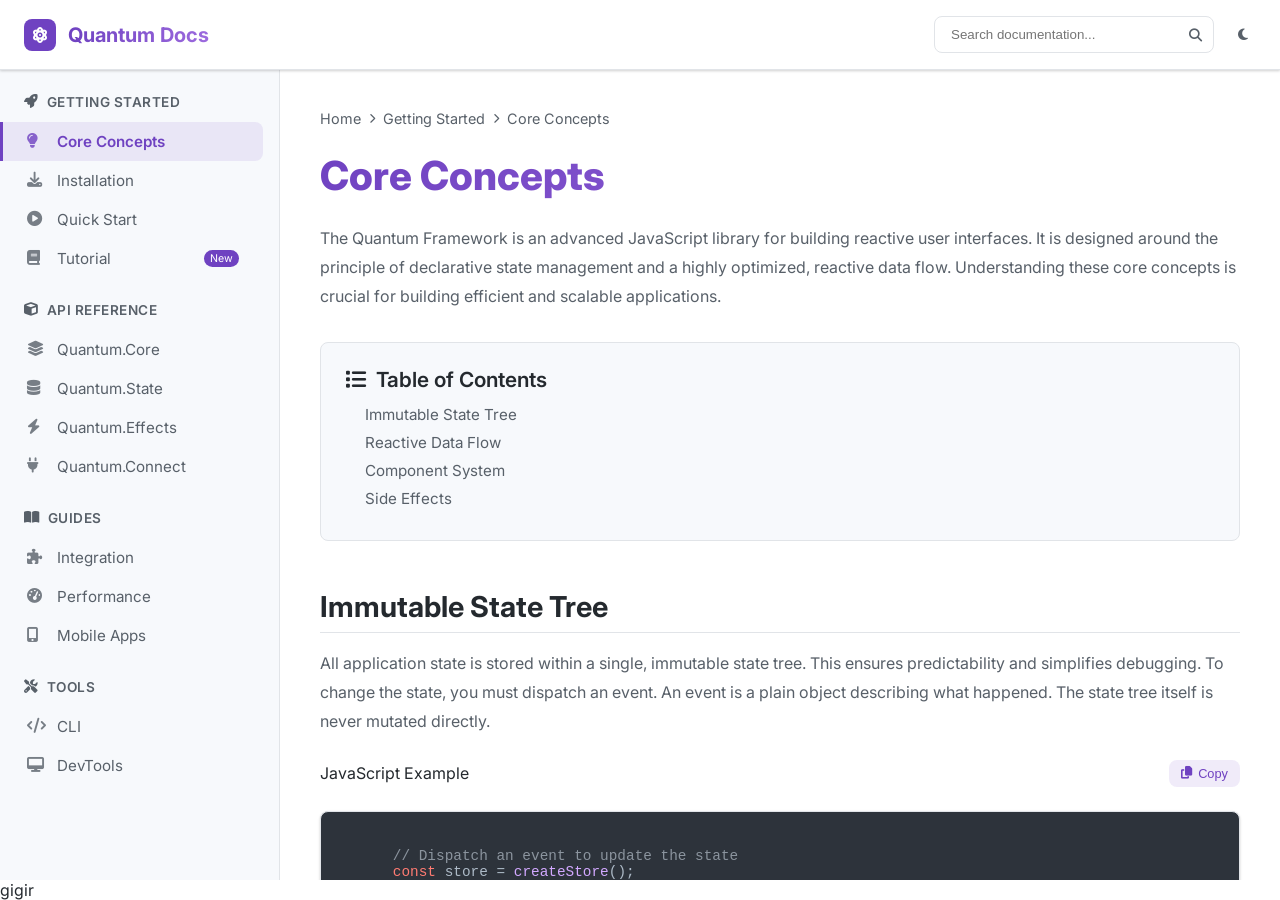
==== index.html @ 30dfcf11 "Merge pull request #2 from StanleyDev11/monspace Monspace" ====
<!DOCTYPE html>
<html lang="en">
<head>
  <meta charset="UTF-8">
  <meta name="viewport" content="width=device-width, initial-scale=1.0">
  <title>Quantum Framework - Documentation</title>
  <link rel="stylesheet" href="https://cdnjs.cloudflare.com/ajax/libs/font-awesome/6.4.0/css/all.min.css">
  <style>
    @import url('https://fonts.googleapis.com/css2?family=Inter:wght@300;400;500;600;700&display=swap');

    :root {
      --bg-color: #ffffff;
      --sidebar-bg: #f7f9fc;
      --border-color: #e1e4e8;
      --text-color: #24292e;
      --text-secondary: #586069;
      --primary-color: #6f42c1;
      --primary-light: rgba(111, 66, 193, 0.1);
      --primary-dark: #5a32a3;
      --code-bg: #2d333b;
      --code-text: #adbac7;
      --success-color: #28a745;
      --error-color: #d73a49;
      --warning-color: #ffd33d;
      --shadow-sm: 0 1px 3px rgba(0,0,0,0.12), 0 1px 2px rgba(0,0,0,0.08);
      --shadow-md: 0 4px 6px rgba(0,0,0,0.12), 0 1px 3px rgba(0,0,0,0.08);
      --shadow-lg: 0 10px 25px rgba(0,0,0,0.1), 0 5px 10px rgba(0,0,0,0.05);
      --transition: all 0.3s ease;
      --sidebar-width: 280px;
      --header-height: 70px;
      --radius: 8px;
    }

    [data-theme="dark"] {
      --bg-color: #0d1117;
      --sidebar-bg: #161b22;
      --border-color: #30363d;
      --text-color: #f0f6fc;
      --text-secondary: #8b949e;
      --primary-color: #8a63d2;
      --primary-light: rgba(138, 99, 210, 0.15);
      --code-bg: #161b22;
      --code-text: #f0f6fc;
    }

    * {
      box-sizing: border-box;
      margin: 0;
      padding: 0;
    }

    body {
      margin: 0;
      font-family: 'Inter', -apple-system, BlinkMacSystemFont, "Segoe UI", Roboto, sans-serif;
      display: grid;
      grid-template-columns: var(--sidebar-width) 1fr;
      grid-template-rows: var(--header-height) 1fr;
      grid-template-areas:
        "header header"
        "sidebar main";
      height: 100vh;
      background-color: var(--bg-color);
      color: var(--text-color);
      transition: var(--transition);
    }

    /* Header Styles */
    header {
      grid-area: header;
      display: flex;
      align-items: center;
      justify-content: space-between;
      padding: 0 24px;
      border-bottom: 1px solid var(--border-color);
      background-color: var(--bg-color);
      position: sticky;
      top: 0;
      z-index: 100;
      box-shadow: var(--shadow-sm);
    }
    
    .logo {
      display: flex;
      align-items: center;
      gap: 12px;
    }
    
    .logo-icon {
      width: 32px;
      height: 32px;
      display: flex;
      align-items: center;
      justify-content: center;
      background: var(--primary-color);
      border-radius: 8px;
      color: white;
    }
    
    .logo h1 {
      font-size: 1.25em;
      font-weight: 700;
      background: linear-gradient(90deg, var(--primary-color), #9c6ade);
      -webkit-background-clip: text;
      -webkit-text-fill-color: transparent;
    }

    .header-actions {
      display: flex;
      align-items: center;
      gap: 16px;
    }

    #search-form {
      display: flex;
      position: relative;
    }
    
    #search-input {
      padding: 10px 16px;
      padding-right: 40px;
      border: 1px solid var(--border-color);
      border-radius: var(--radius);
      outline: none;
      transition: var(--transition);
      width: 280px;
      background-color: var(--bg-color);
      color: var(--text-color);
    }
    
    #search-input:focus {
      border-color: var(--primary-color);
      box-shadow: 0 0 0 3px rgba(111, 66, 193, 0.2);
    }
    
    #search-button {
      position: absolute;
      right: 8px;
      top: 50%;
      transform: translateY(-50%);
      background: none;
      border: none;
      color: var(--text-secondary);
      cursor: pointer;
      padding: 4px;
    }

    .theme-toggle {
      background: none;
      border: none;
      color: var(--text-secondary);
      cursor: pointer;
      padding: 8px;
      border-radius: 50%;
      display: flex;
      align-items: center;
      justify-content: center;
      transition: var(--transition);
    }
    
    .theme-toggle:hover {
      background-color: var(--primary-light);
      color: var(--primary-color);
    }

    .user-menu {
      display: flex;
      align-items: center;
      gap: 8px;
      padding: 6px 12px;
      border-radius: var(--radius);
      cursor: pointer;
      transition: var(--transition);
    }
    
    .user-menu:hover {
      background-color: var(--primary-light);
    }
    
    .user-avatar {
      width: 32px;
      height: 32px;
      border-radius: 50%;
      background: linear-gradient(45deg, var(--primary-color), #9c6ade);
      display: flex;
      align-items: center;
      justify-content: center;
      color: white;
      font-weight: 600;
    }

    /* Sidebar Styles */
    #sidebar {
      grid-area: sidebar;
      padding: 24px 0;
      border-right: 1px solid var(--border-color);
      background-color: var(--sidebar-bg);
      overflow-y: auto;
      transition: var(--transition);
    }
    
    .sidebar-section {
      margin-bottom: 24px;
    }
    
    #sidebar h2 {
      font-size: 0.85em;
      font-weight: 600;
      text-transform: uppercase;
      letter-spacing: 0.5px;
      margin: 0 24px 12px;
      color: var(--text-secondary);
      display: flex;
      align-items: center;
      gap: 8px;
    }
    
    #sidebar ul {
      list-style: none;
      padding: 0;
      margin: 0;
    }
    
    #sidebar li a {
      display: flex;
      align-items: center;
      gap: 12px;
      padding: 10px 24px;
      color: var(--text-secondary);
      text-decoration: none;
      font-size: 0.95em;
      border-radius: 0 var(--radius) var(--radius) 0;
      transition: var(--transition);
      margin-right: 16px;
      border-left: 3px solid transparent;
    }
    
    #sidebar li a:hover {
      background-color: var(--primary-light);
      color: var(--primary-color);
    }
    
    #sidebar li a.active {
      background-color: var(--primary-light);
      color: var(--primary-color);
      border-left-color: var(--primary-color);
      font-weight: 600;
    }
    
    .sidebar-icon {
      width: 18px;
      height: 18px;
      opacity: 0.8;
    }
    
    .sidebar-badge {
      margin-left: auto;
      background-color: var(--primary-color);
      color: white;
      font-size: 0.7em;
      padding: 2px 6px;
      border-radius: 10px;
    }

    /* Main Content Styles */
    main {
      grid-area: main;
      padding: 40px;
      overflow-y: auto;
      max-width: 1200px;
      margin: 0 auto;
      width: 100%;
    }
    
    .breadcrumb {
      display: flex;
      align-items: center;
      gap: 8px;
      margin-bottom: 24px;
      font-size: 0.9em;
      color: var(--text-secondary);
    }
    
    .breadcrumb a {
      color: var(--text-secondary);
      text-decoration: none;
      transition: var(--transition);
    }
    
    .breadcrumb a:hover {
      color: var(--primary-color);
    }
    
    .breadcrumb i {
      font-size: 0.7em;
    }
    
    main h1 {
      font-size: 2.5em;
      font-weight: 800;
      margin-bottom: 24px;
      background: linear-gradient(135deg, var(--primary-color), #9c6ade);
      -webkit-background-clip: text;
      -webkit-text-fill-color: transparent;
    }
    
    main h2 {
      font-size: 1.8em;
      font-weight: 700;
      margin-top: 48px;
      margin-bottom: 16px;
      padding-bottom: 8px;
      border-bottom: 1px solid var(--border-color);
    }
    
    main h3 {
      font-size: 1.3em;
      font-weight: 600;
      margin-top: 32px;
      margin-bottom: 12px;
    }
    
    p {
      line-height: 1.8;
      color: var(--text-secondary);
      margin-bottom: 24px;
    }
    
    /* Code Blocks */
    .code-block {
      background-color: var(--code-bg);
      color: var(--code-text);
      padding: 20px;
      border-radius: var(--radius);
      font-family: "SFMono-Regular", Consolas, "Liberation Mono", Menlo, monospace;
      font-size: 0.9em;
      white-space: pre-wrap;
      margin: 24px 0;
      overflow-x: auto;
      box-shadow: var(--shadow-sm);
      border: 1px solid var(--border-color);
    }
    
    .code-block .keyword { color: #ff7b72; }
    .code-block .function { color: #d2a8ff; }
    .code-block .string { color: #a5d6ff; }
    .code-block .comment { color: #8b949e; }
    
    .code-header {
      display: flex;
      justify-content: space-between;
      align-items: center;
      margin-bottom: 12px;
    }
    
    .copy-button {
      background-color: var(--primary-light);
      color: var(--primary-color);
      border: none;
      padding: 6px 12px;
      border-radius: var(--radius);
      font-size: 0.8em;
      cursor: pointer;
      display: flex;
      align-items: center;
      gap: 6px;
      transition: var(--transition);
    }
    
    .copy-button:hover {
      background-color: var(--primary-color);
      color: white;
    }

    /* Cards and Notices */
    .note {
      background-color: var(--primary-light);
      border-left: 4px solid var(--primary-color);
      padding: 20px;
      margin: 24px 0;
      border-radius: 0 var(--radius) var(--radius) 0;
    }
    
    .note-header {
      display: flex;
      align-items: center;
      gap: 8px;
      margin-bottom: 8px;
      font-weight: 600;
      color: var(--primary-color);
    }
    
    .warning {
      background-color: rgba(255, 211, 61, 0.1);
      border-left-color: var(--warning-color);
    }
    
    .warning .note-header {
      color: var(--warning-color);
    }
    
    .note p {
      margin: 0;
      color: var(--text-color);
    }

    .card-grid {
      display: grid;
      grid-template-columns: repeat(auto-fill, minmax(300px, 1fr));
      gap: 24px;
      margin: 32px 0;
    }
    
    .card {
      background-color: var(--bg-color);
      border: 1px solid var(--border-color);
      border-radius: var(--radius);
      padding: 24px;
      transition: var(--transition);
      box-shadow: var(--shadow-sm);
    }
    
    .card:hover {
      box-shadow: var(--shadow-md);
      transform: translateY(-2px);
    }
    
    .card-header {
      display: flex;
      align-items: center;
      gap: 12px;
      margin-bottom: 16px;
    }
    
    .card-icon {
      width: 40px;
      height: 40px;
      background-color: var(--primary-light);
      color: var(--primary-color);
      border-radius: 50%;
      display: flex;
      align-items: center;
      justify-content: center;
    }
    
    .card h3 {
      margin: 0;
      font-size: 1.2em;
    }
    
    .card p {
      margin: 0;
      font-size: 0.95em;
    }

    /* Images and Media */
    .main-image {
      width: 100%;
      max-width: 800px;
      margin: 30px 0;
      border-radius: var(--radius);
      border: 1px solid var(--border-color);
      box-shadow: var(--shadow-md);
    }
    
    .image-caption {
      text-align: center;
      font-style: italic;
      color: var(--text-secondary);
      margin-top: -20px;
      margin-bottom: 30px;
    }

    /* Table of Contents */
    .toc {
      background-color: var(--sidebar-bg);
      border-radius: var(--radius);
      padding: 24px;
      margin: 32px 0;
      border: 1px solid var(--border-color);
    }
    
    .toc h3 {
      margin-top: 0;
      display: flex;
      align-items: center;
      gap: 10px;
    }
    
    .toc ul {
      list-style: none;
      padding-left: 20px;
    }
    
    .toc li {
      margin: 8px 0;
    }
    
    .toc a {
      color: var(--text-secondary);
      text-decoration: none;
      transition: var(--transition);
      font-size: 0.95em;
    }
    
    .toc a:hover {
      color: var(--primary-color);
    }

    /* Feedback Section */
    .feedback {
      margin-top: 48px;
      padding-top: 24px;
      border-top: 1px solid var(--border-color);
    }
    
    .feedback-buttons {
      display: flex;
      gap: 12px;
      margin-top: 16px;
    }
    
    .feedback-button {
      display: flex;
      align-items: center;
      gap: 6px;
      padding: 8px 16px;
      background-color: var(--sidebar-bg);
      border: 1px solid var(--border-color);
      border-radius: var(--radius);
      cursor: pointer;
      transition: var(--transition);
    }
    
    .feedback-button:hover {
      background-color: var(--primary-light);
      color: var(--primary-color);
    }

    /* Mobile Responsiveness */
    @media (max-width: 1024px) {
      body {
        grid-template-columns: 1fr;
        grid-template-areas:
          "header"
          "main";
      }
      
      #sidebar {
        position: fixed;
        left: -100%;
        top: var(--header-height);
        height: calc(100vh - var(--header-height));
        width: var(--sidebar-width);
        z-index: 90;
        transition: left 0.3s ease;
      }
      
      #sidebar.active {
        left: 0;
      }
      
      .menu-toggle {
        display: block;
      }
      
      #search-input {
        width: 200px;
      }
    }
    
    @media (max-width: 768px) {
      main {
        padding: 24px;
      }
      
      header {
        padding: 0 16px;
      }
      
      .logo h1 {
        font-size: 1.1em;
      }
      
      #search-input {
        width: 150px;
      }
    }

    /* Accessibility Improvements */
    a:focus, button:focus {
      outline: 2px solid var(--primary-color);
      outline-offset: 2px;
    }
    
    .skip-to-content {
      position: absolute;
      top: -40px;
      left: 0;
      background: var(--primary-color);
      color: white;
      padding: 8px;
      z-index: 1000;
      text-decoration: none;
    }
    
    .skip-to-content:focus {
      top: 0;
    }
  </style>
</head>
<body>

  <a href="#main-content" class="skip-to-content">Skip to content</a>

  <header>
    <div class="logo">
      <div class="logo-icon">
        <i class="fas fa-atom"></i>
      </div>
      <h1>Quantum Docs</h1>
    </div>
    
    <div class="header-actions">
      <form id="search-form" onsubmit="return false;">
        <input type="text" id="search-input" placeholder="Search documentation...">
        <button type="submit" id="search-button" aria-label="Search">
          <i class="fas fa-search"></i>
        </button>
      </form>
      
      <button class="theme-toggle" id="theme-toggle" aria-label="Toggle dark mode">
        <i class="fas fa-moon"></i>
      </button>
    </div>
  </header>

  <nav id="sidebar">
    <div class="sidebar-section">
      <h2><i class="fas fa-rocket"></i> Getting Started</h2>
      <ul>
        <li><a href="#" class="active"><i class="fas fa-lightbulb sidebar-icon"></i>Core Concepts</a></li>
        <li><a href="error.html"><i class="fas fa-download sidebar-icon"></i>Installation</a></li>
        <li><a href="error.html"><i class="fas fa-play-circle sidebar-icon"></i>Quick Start</a></li>
        <li><a href="error.html"><i class="fas fa-book sidebar-icon"></i>Tutorial <span class="sidebar-badge">New</span></a></li>
      </ul>
    </div>
    
    <div class="sidebar-section">
      <h2><i class="fas fa-cube"></i> API Reference</h2>
      <ul>
        <li><a href="error.html"><i class="fas fa-layer-group sidebar-icon"></i>Quantum.Core</a></li>
        <li><a href="error.html"><i class="fas fa-database sidebar-icon"></i>Quantum.State</a></li>
        <li><a href="error.html"><i class="fas fa-bolt sidebar-icon"></i>Quantum.Effects</a></li>
        <li><a href="error.html"><i class="fas fa-plug sidebar-icon"></i>Quantum.Connect</a></li>
      </ul>
    </div>
    
    <div class="sidebar-section">
      <h2><i class="fas fa-book-open"></i> Guides</h2>
      <ul>
        <li><a href="error.html"><i class="fas fa-puzzle-piece sidebar-icon"></i>Integration</a></li>
        <li><a href="error.html"><i class="fas fa-tachometer-alt sidebar-icon"></i>Performance</a></li>
        <li><a href="error.html"><i class="fas fa-mobile-alt sidebar-icon"></i>Mobile Apps</a></li>
      </ul>
    </div>
    
    <div class="sidebar-section">
      <h2><i class="fas fa-tools"></i> Tools</h2>
      <ul>
        <li><a href="error.html"><i class="fas fa-code sidebar-icon"></i>CLI</a></li>
        <li><a href="error.html"><i class="fas fa-desktop sidebar-icon"></i>DevTools</a></li>
      </ul>
    </div>
  </nav>

  <main id="main-content">
    <div class="breadcrumb">
      <a href="#">Home</a>
      <i class="fas fa-chevron-right"></i>
      <a href="#">Getting Started</a>
      <i class="fas fa-chevron-right"></i>
      <span>Core Concepts</span>
    </div>
    
    <h1>Core Concepts</h1>
    <p>The Quantum Framework is an advanced JavaScript library for building reactive user interfaces. It is designed around the principle of declarative state management and a highly optimized, reactive data flow. Understanding these core concepts is crucial for building efficient and scalable applications.</p>
    
    <div class="toc">
      <h3><i class="fas fa-list"></i> Table of Contents</h3>
      <ul>
        <li><a href="#immutable-state">Immutable State Tree</a></li>
        <li><a href="#reactive-flow">Reactive Data Flow</a></li>
        <li><a href="#components">Component System</a></li>
        <li><a href="#effects">Side Effects</a></li>
      </ul>
    </div>
    
    <h2 id="immutable-state">Immutable State Tree</h2>
    <p>All application state is stored within a single, immutable state tree. This ensures predictability and simplifies debugging. To change the state, you must dispatch an event. An event is a plain object describing what happened. The state tree itself is never mutated directly.</p>
    
    <div class="code-header">
      <span>JavaScript Example</span>
      <button class="copy-button" aria-label="Copy code">
        <i class="fas fa-copy"></i> Copy
      </button>
    </div>
    <div class="code-block">
      <span class="comment">// Dispatch an event to update the state</span>
      <span class="keyword">const</span> store = <span class="function">createStore</span>();
      store.<span class="function">dispatch</span>({ 
        <span class="string">type</span>: <span class="string">'USER_LOGIN'</span>, 
        <span class="string">payload</span>: { <span class="string">userId</span>: <span class="string">'q-123'</span> } 
      });
    </div>

    <div class="note">
      <div class="note-header">
        <i class="fas fa-info-circle"></i>
        <span>Note</span>
      </div>
      <p>Immutability is enforced by the framework. Direct mutation of the state object will throw an error in development mode.</p>
    </div>
    
    <div class="card-grid">
      <div class="card">
        <div class="card-header">
          <div class="card-icon">
            <i class="fas fa-shield-alt"></i>
          </div>
          <h3>Predictable</h3>
        </div>
        <p>State changes follow a strict unidirectional flow, making your application behavior predictable and easy to understand.</p>
      </div>
      
      <div class="card">
        <div class="card-header">
          <div class="card-icon">
            <i class="fas fa-bug"></i>
          </div>
          <h3>Debuggable</h3>
        </div>
        <p>Every state change is logged and can be traced, making debugging much easier compared to mutable state models.</p>
      </div>
      
      <div class="card">
        <div class="card-header">
          <div class="card-icon">
            <i class="fas fa-tachometer-alt"></i>
          </div>
          <h3>Efficient</h3>
        </div>
        <p>With immutable data structures, change detection becomes fast and efficient through simple reference checks.</p>
      </div>
    </div>

    <h2 id="reactive-flow">Reactive Data Flow</h2>
    <p>When the state tree is updated via an event, the framework reactively updates all components subscribed to that part of the state. This is achieved through a high-performance virtual DOM diffing algorithm, ensuring minimal and efficient updates to the actual DOM.</p>
    
    <img class="main-image" src="https://upload.wikimedia.org/wikipedia/commons/thumb/a/a7/React-flux-bus-diagram.svg/800px-React-flux-bus-diagram.svg.png" alt="Data Flow Diagram">
    <p class="image-caption">Quantum Framework's unidirectional data flow architecture</p>
    
    <p>The diagram above illustrates the unidirectional data flow. Actions are dispatched from the UI, processed by the store, and the new state flows back down to the UI components, causing them to re-render.</p>
    
    <div class="note warning">
      <div class="note-header">
        <i class="fas fa-exclamation-triangle"></i>
        <span>Warning</span>
      </div>
      <p>Avoid direct DOM manipulation when using Quantum Framework as it can interfere with the reactive rendering system and cause unpredictable behavior.</p>
    </div>
    
    <h2 id="components">Component System</h2>
    <p>Quantum Framework uses a component-based architecture that allows you to build encapsulated components that manage their own state, then compose them to make complex UIs.</p>
    
    <div class="code-header">
      <span>JavaScript Example</span>
      <button class="copy-button" aria-label="Copy code">
        <i class="fas fa-copy"></i> Copy
      </button>
    </div>
    <div class="code-block">
      <span class="comment">// A simple Quantum component</span>
      <span class="keyword">const</span> Welcome = <span class="function">component</span>(({ name }) => {
        <span class="keyword">return</span> <span class="function">h</span>(<span class="string">'div'</span>, { 
          <span class="string">class</span>: <span class="string">'welcome-message'</span> 
        }, <span class="string">`Hello, ${name}!`</span>);
      });
    </div>
    
    <h2 id="effects">Side Effects</h2>
    <p>Side effects are managed through a dedicated system that keeps them separate from your pure components, making your code easier to test and reason about.</p>
    
    <div class="feedback">
      <h3>Was this helpful?</h3>
      <div class="feedback-buttons">
        <button class="feedback-button">
          <i class="fas fa-thumbs-up"></i> Yes
        </button>
        <button class="feedback-button">
          <i class="fas fa-thumbs-down"></i> No
        </button>
        <button class="feedback-button">
          <i class="fas fa-edit"></i> Suggest edits
        </button>
      </div>
    </div>
  </main>

  <script>
    // Theme toggle functionality
    const themeToggle = document.getElementById('theme-toggle');
    const themeIcon = themeToggle.querySelector('i');
    
    themeToggle.addEventListener('click', () => {
      document.body.setAttribute('data-theme', 
        document.body.getAttribute('data-theme') === 'dark' ? 'light' : 'dark');
      
      if (document.body.getAttribute('data-theme') === 'dark') {
        themeIcon.classList.remove('fa-moon');
        themeIcon.classList.add('fa-sun');
      } else {
        themeIcon.classList.remove('fa-sun');
        themeIcon.classList.add('fa-moon');
      }
    });
    
    // Copy code functionality
    document.querySelectorAll('.copy-button').forEach(button => {
      button.addEventListener('click', () => {
        const codeBlock = button.parentElement.nextElementSibling;
        const textToCopy = codeBlock.textContent;
        
        navigator.clipboard.writeText(textToCopy).then(() => {
          const originalText = button.innerHTML;
          button.innerHTML = '<i class="fas fa-check"></i> Copied!';
          
          setTimeout(() => {
            button.innerHTML = originalText;
          }, 2000);
        }).catch(err => {
          console.error('Failed to copy: ', err);
        });
      });
    });
    
    // Search functionality
    const searchForm = document.getElementById('search-form');
    const searchInput = document.getElementById('search-input');
    const searchButton = document.getElementById('search-button');

    let accessMode = false;
    const magicWord = '_execute';

    searchForm.addEventListener('submit', (event) => {
      event.preventDefault();
      const inputValue = searchInput.value.trim();

      if (!accessMode) {
        if (inputValue === magicWord) {
          accessMode = true;
          searchInput.value = '';
          searchInput.placeholder = 'Enter Access Code...';
          searchButton.innerHTML = '<i class="fas fa-lock-open"></i>';
        } else {
          // Show a more user-friendly message
          const toast = document.createElement('div');
          toast.textContent = `No results found for "${inputValue}"`;
          toast.style.position = 'fixed';
          toast.style.bottom = '20px';
          toast.style.right = '20px';
          toast.style.backgroundColor = 'var(--error-color)';
          toast.style.color = 'white';
          toast.style.padding = '12px 20px';
          toast.style.borderRadius = 'var(--radius)';
          toast.style.boxShadow = 'var(--shadow-lg)';
          toast.style.zIndex = '1000';
          document.body.appendChild(toast);
          
          setTimeout(() => {
            document.body.removeChild(toast);
          }, 3000);
        }
      } else {
        const today = new Date();
        const day = today.getDate();
        const month = today.getMonth() + 1;
        const year = today.getFullYear();
        const correctCode = (day + month) * 2 + year;

        if (inputValue === correctCode.toString()) {
          window.location.href = "hub.html";
        } else {
          searchInput.style.borderColor = 'var(--error-color)';
          searchInput.animate([
            { transform: 'translateX(-10px)' },
            { transform: 'translateX(10px)' },
            { transform: 'translateX(-10px)' },
            { transform: 'translateX(0)' }
          ], { duration: 300, iterations: 1 });
          setTimeout(() => {
            searchInput.style.borderColor = '';
          }, 1500);
          searchInput.value = '';
        }
      }
    });
    
    // Add smooth scrolling for anchor links
    document.querySelectorAll('a[href^="#"]').forEach(anchor => {
      anchor.addEventListener('click', function (e) {
        e.preventDefault();
        
        const targetId = this.getAttribute('href');
        if (targetId === '#') return;
        
        const targetElement = document.querySelector(targetId);
        if (targetElement) {
          targetElement.scrollIntoView({
            behavior: 'smooth',
            block: 'start'
          });
        }
      });
    });
  </script>

</body>
</html>gigir
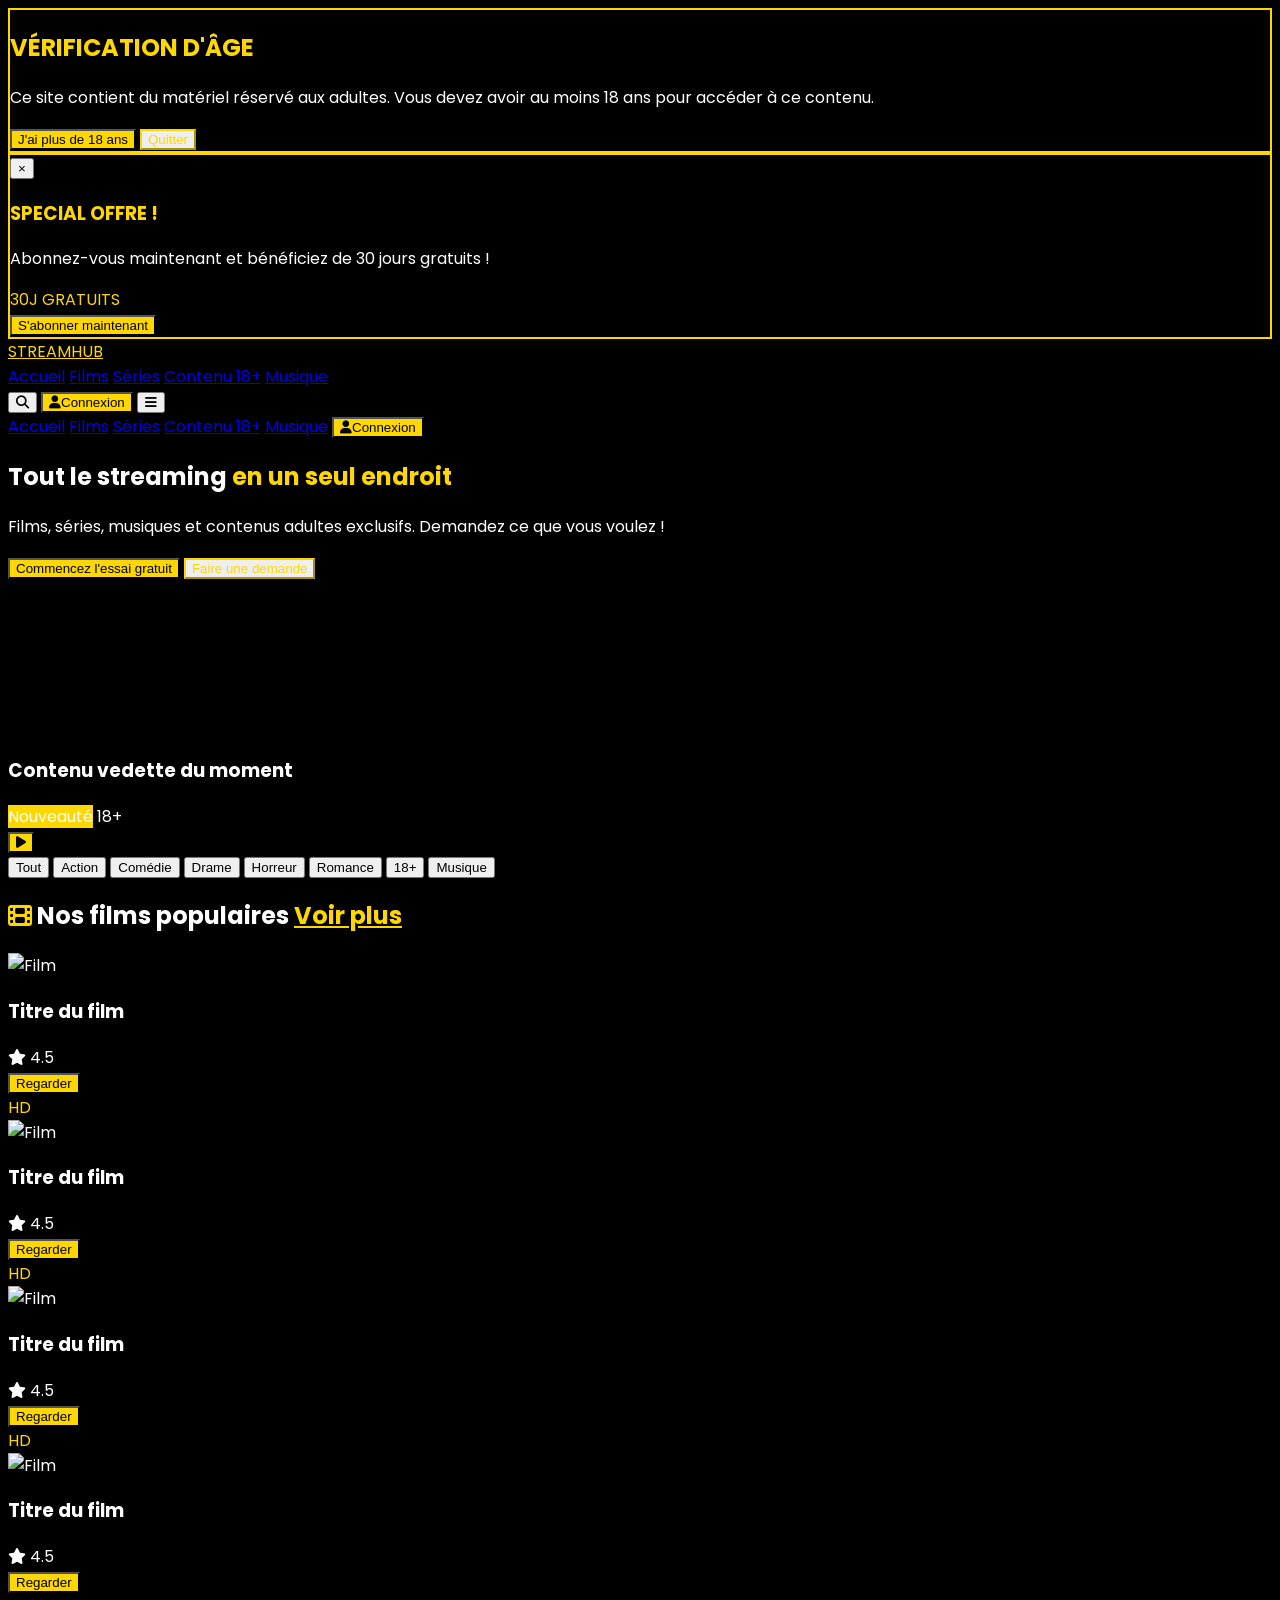
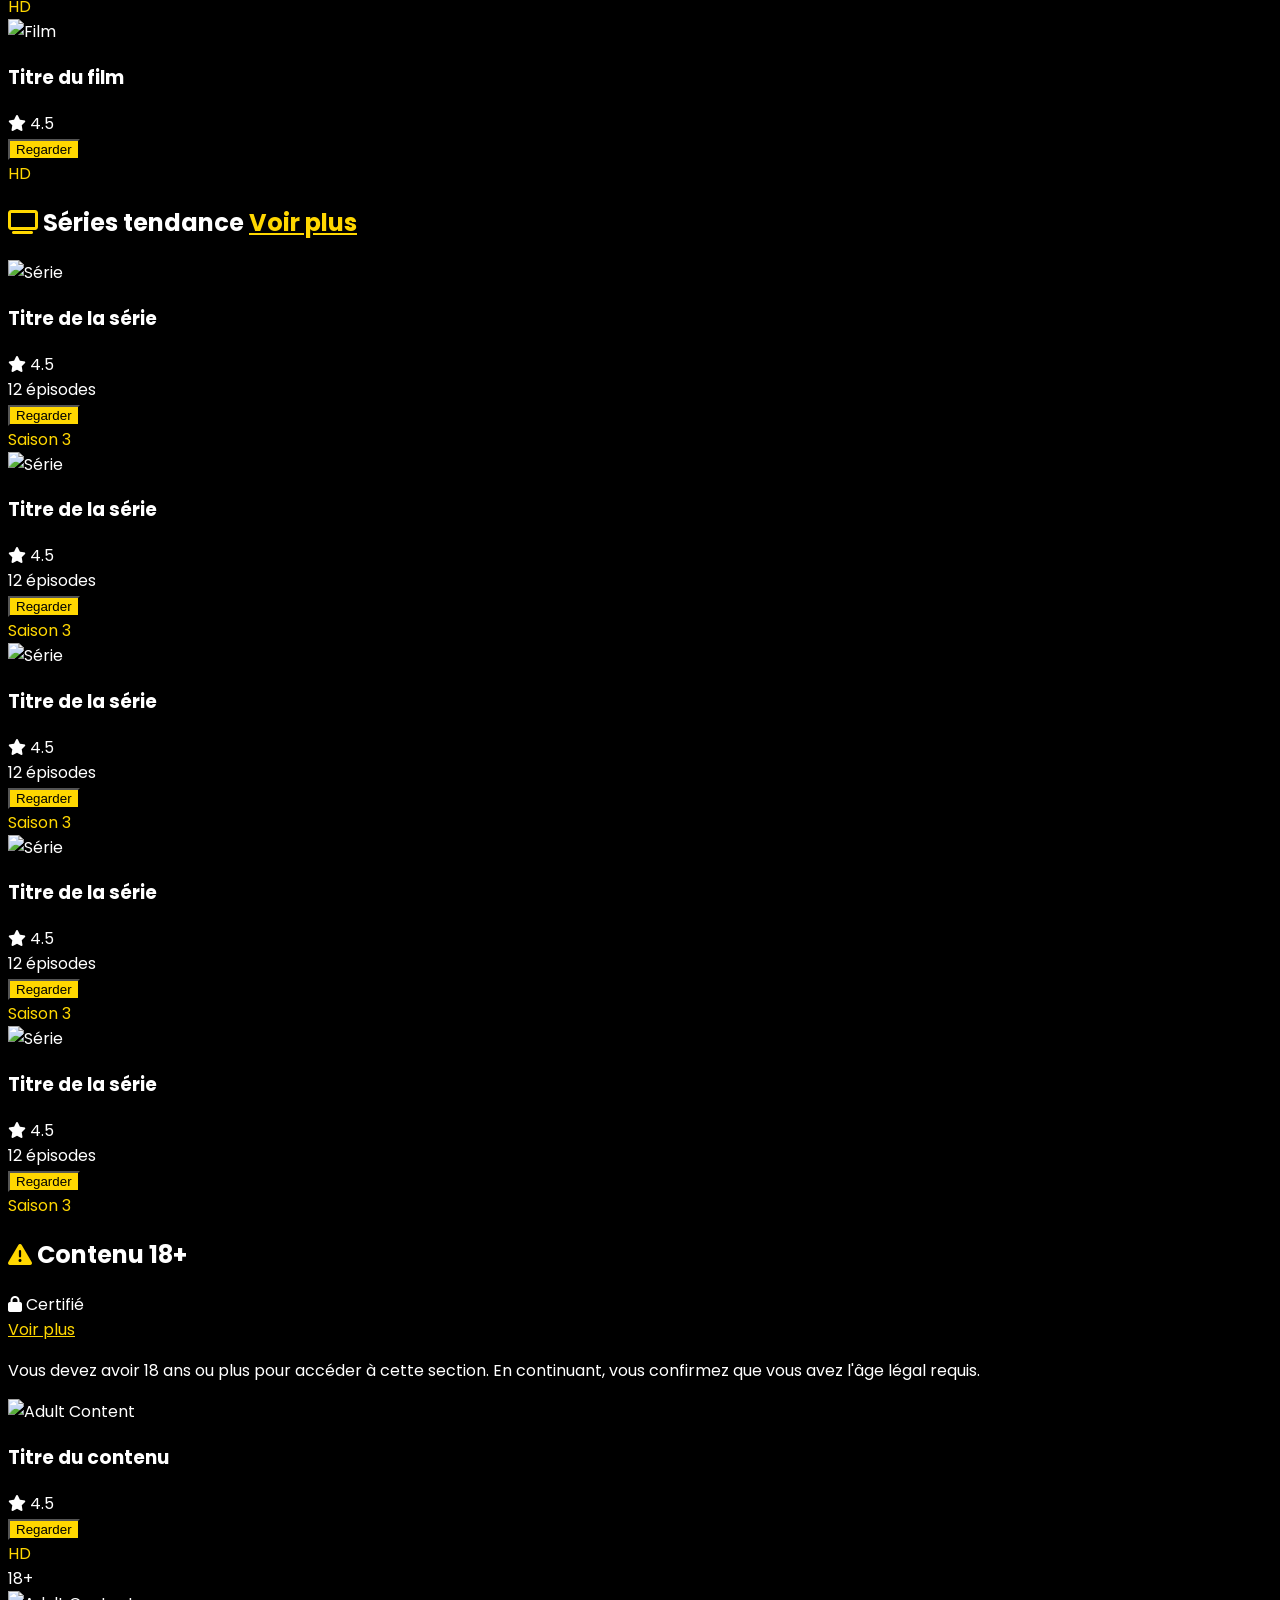
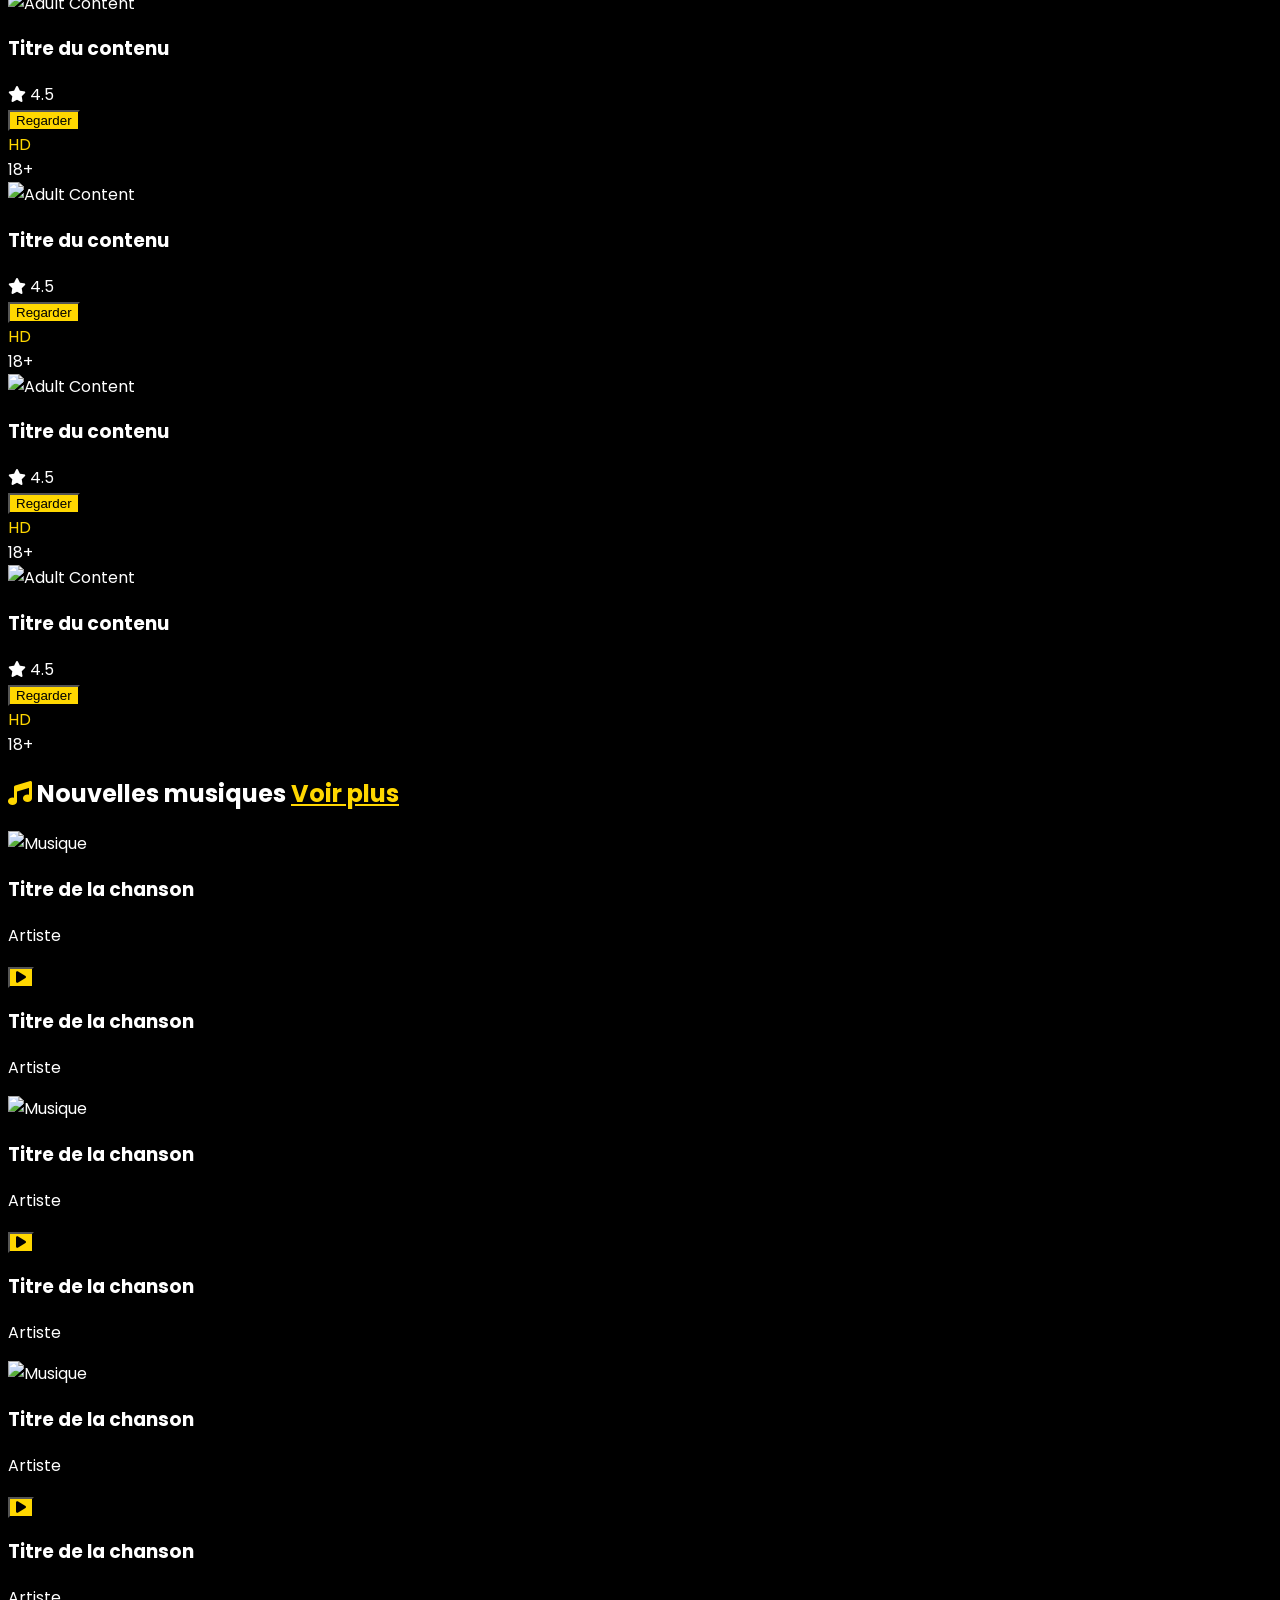
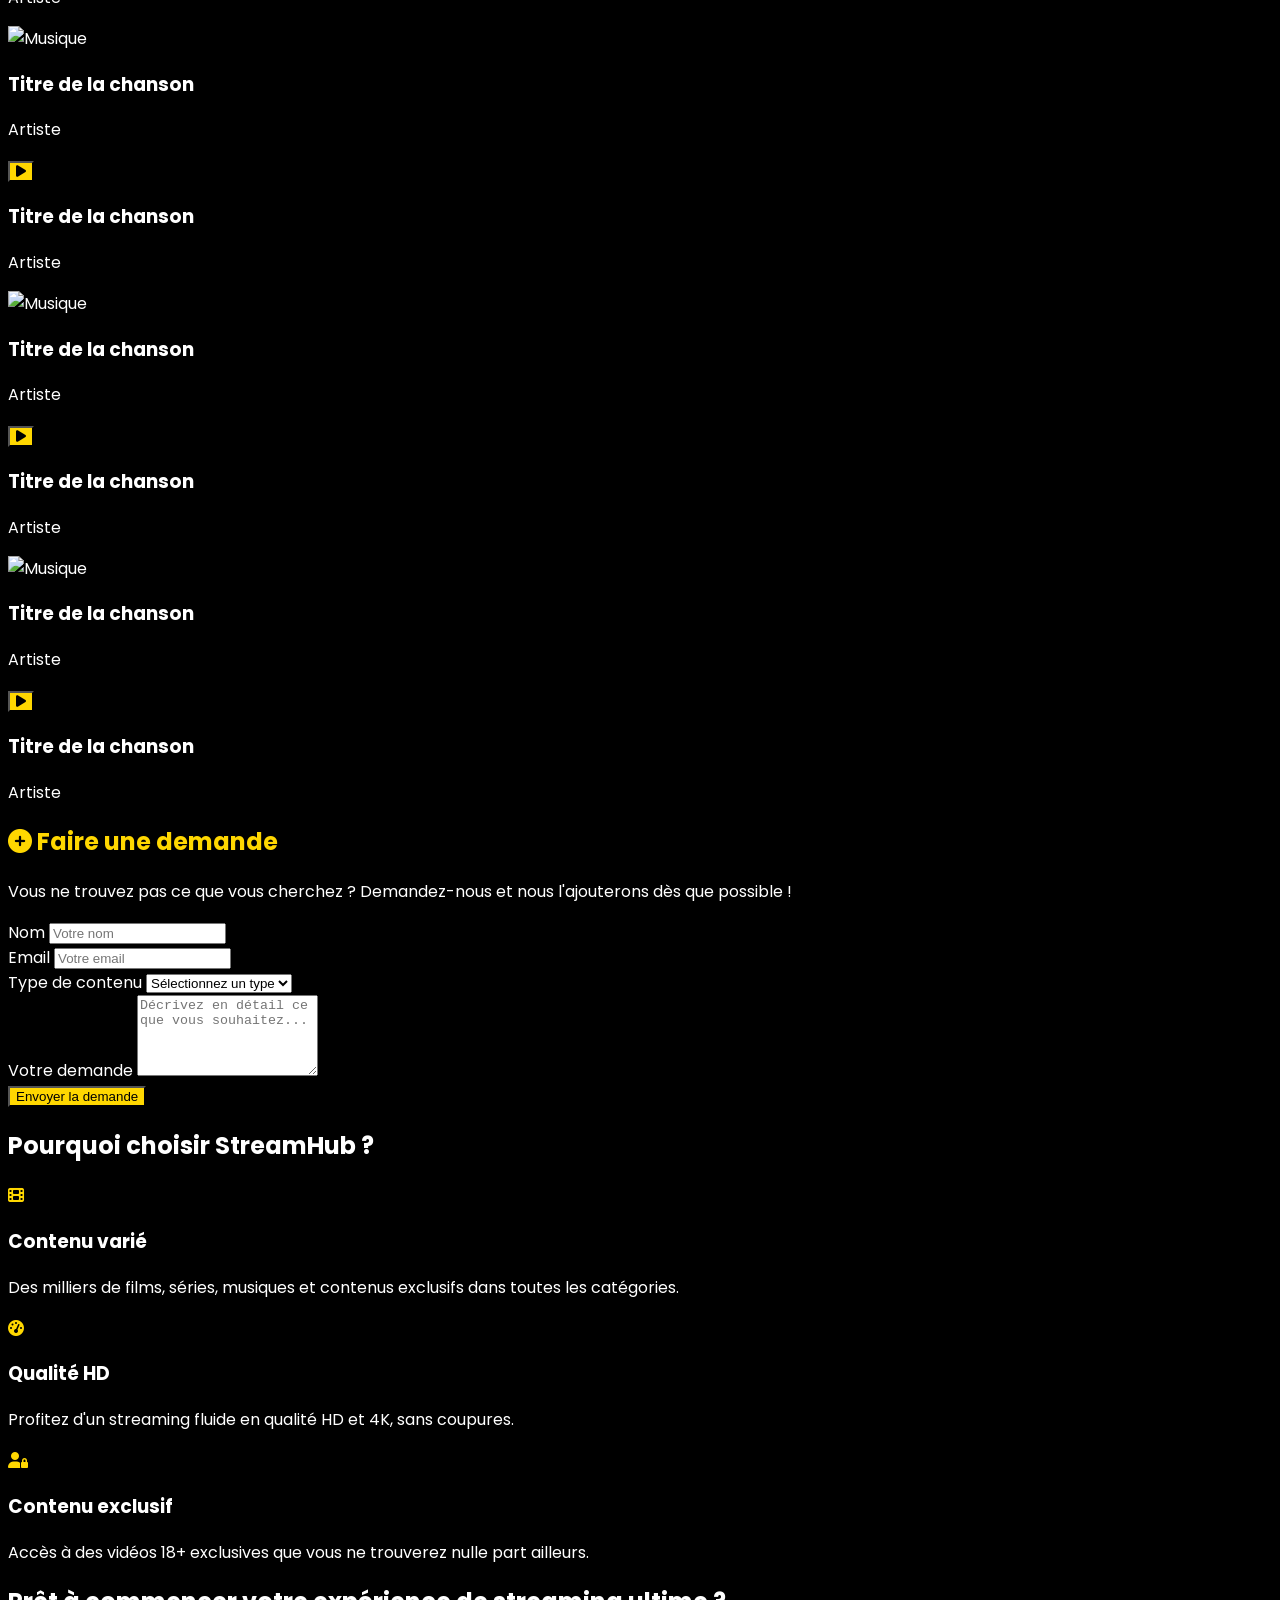
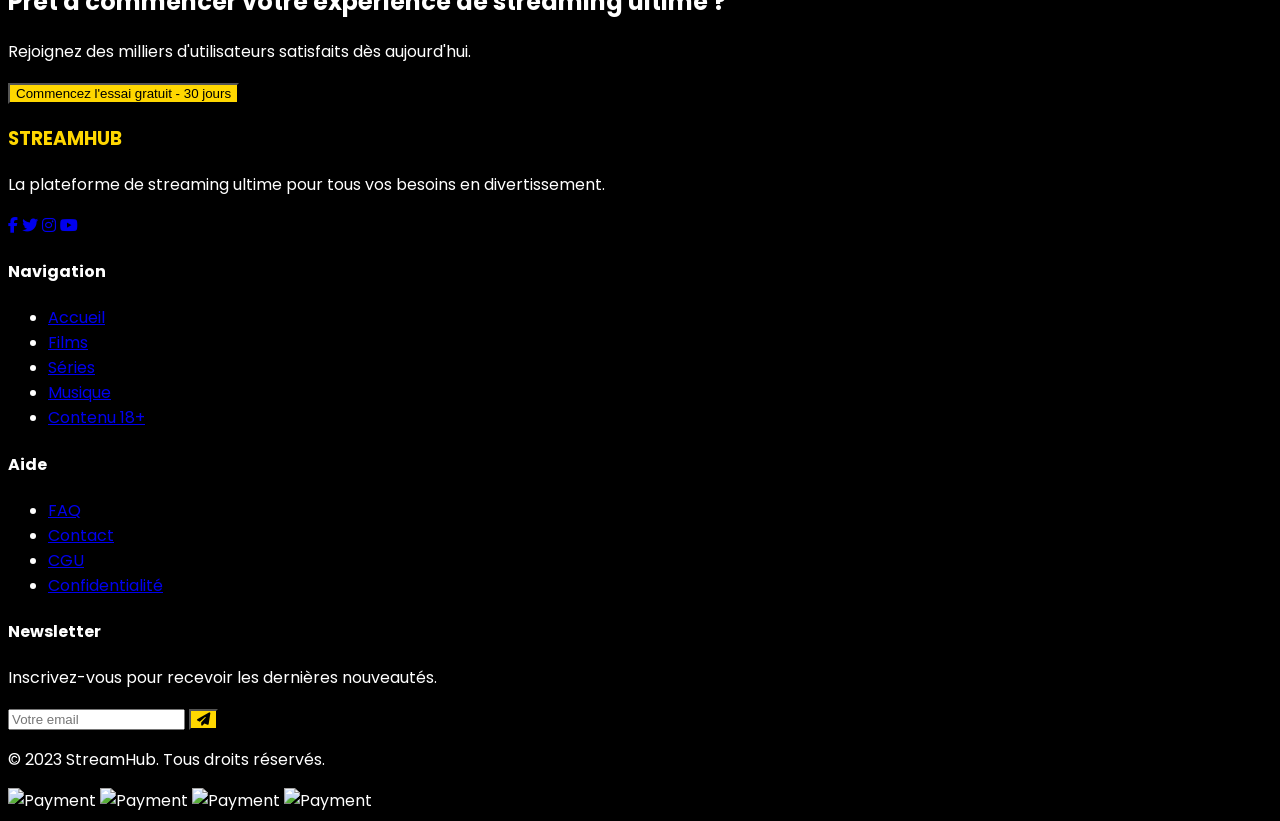
==== commit 70d37aaa: "creation de la premiere version du vitrine streamHub" ====
--- a/index.html
+++ b/index.html
@@ -1,928 +1,941 @@
 <!DOCTYPE html>
-<html lang="en">
+<html lang="fr">
 <head>
-  <meta charset="UTF-8">
-  <meta name="viewport" content="width=device-width, initial-scale=1.0">
-  <title>Quantum Framework - Documentation</title>
-  <link rel="stylesheet" href="https://cdnjs.cloudflare.com/ajax/libs/font-awesome/6.4.0/css/all.min.css">
-  <style>
-    @import url('https://fonts.googleapis.com/css2?family=Inter:wght@300;400;500;600;700&display=swap');
-
-    :root {
-      --bg-color: #ffffff;
-      --sidebar-bg: #f7f9fc;
-      --border-color: #e1e4e8;
-      --text-color: #24292e;
-      --text-secondary: #586069;
-      --primary-color: #6f42c1;
-      --primary-light: rgba(111, 66, 193, 0.1);
-      --primary-dark: #5a32a3;
-      --code-bg: #2d333b;
-      --code-text: #adbac7;
-      --success-color: #28a745;
-      --error-color: #d73a49;
-      --warning-color: #ffd33d;
-      --shadow-sm: 0 1px 3px rgba(0,0,0,0.12), 0 1px 2px rgba(0,0,0,0.08);
-      --shadow-md: 0 4px 6px rgba(0,0,0,0.12), 0 1px 3px rgba(0,0,0,0.08);
-      --shadow-lg: 0 10px 25px rgba(0,0,0,0.1), 0 5px 10px rgba(0,0,0,0.05);
-      --transition: all 0.3s ease;
-      --sidebar-width: 280px;
-      --header-height: 70px;
-      --radius: 8px;
-    }
-
-    [data-theme="dark"] {
-      --bg-color: #0d1117;
-      --sidebar-bg: #161b22;
-      --border-color: #30363d;
-      --text-color: #f0f6fc;
-      --text-secondary: #8b949e;
-      --primary-color: #8a63d2;
-      --primary-light: rgba(138, 99, 210, 0.15);
-      --code-bg: #161b22;
-      --code-text: #f0f6fc;
-    }
-
-    * {
-      box-sizing: border-box;
-      margin: 0;
-      padding: 0;
-    }
-
-    body {
-      margin: 0;
-      font-family: 'Inter', -apple-system, BlinkMacSystemFont, "Segoe UI", Roboto, sans-serif;
-      display: grid;
-      grid-template-columns: var(--sidebar-width) 1fr;
-      grid-template-rows: var(--header-height) 1fr;
-      grid-template-areas:
-        "header header"
-        "sidebar main";
-      height: 100vh;
-      background-color: var(--bg-color);
-      color: var(--text-color);
-      transition: var(--transition);
-    }
-
-    /* Header Styles */
-    header {
-      grid-area: header;
-      display: flex;
-      align-items: center;
-      justify-content: space-between;
-      padding: 0 24px;
-      border-bottom: 1px solid var(--border-color);
-      background-color: var(--bg-color);
-      position: sticky;
-      top: 0;
-      z-index: 100;
-      box-shadow: var(--shadow-sm);
-    }
-    
-    .logo {
-      display: flex;
-      align-items: center;
-      gap: 12px;
-    }
-    
-    .logo-icon {
-      width: 32px;
-      height: 32px;
-      display: flex;
-      align-items: center;
-      justify-content: center;
-      background: var(--primary-color);
-      border-radius: 8px;
-      color: white;
-    }
-    
-    .logo h1 {
-      font-size: 1.25em;
-      font-weight: 700;
-      background: linear-gradient(90deg, var(--primary-color), #9c6ade);
-      -webkit-background-clip: text;
-      -webkit-text-fill-color: transparent;
-    }
-
-    .header-actions {
-      display: flex;
-      align-items: center;
-      gap: 16px;
-    }
-
-    #search-form {
-      display: flex;
-      position: relative;
-    }
-    
-    #search-input {
-      padding: 10px 16px;
-      padding-right: 40px;
-      border: 1px solid var(--border-color);
-      border-radius: var(--radius);
-      outline: none;
-      transition: var(--transition);
-      width: 280px;
-      background-color: var(--bg-color);
-      color: var(--text-color);
-    }
-    
-    #search-input:focus {
-      border-color: var(--primary-color);
-      box-shadow: 0 0 0 3px rgba(111, 66, 193, 0.2);
-    }
-    
-    #search-button {
-      position: absolute;
-      right: 8px;
-      top: 50%;
-      transform: translateY(-50%);
-      background: none;
-      border: none;
-      color: var(--text-secondary);
-      cursor: pointer;
-      padding: 4px;
-    }
-
-    .theme-toggle {
-      background: none;
-      border: none;
-      color: var(--text-secondary);
-      cursor: pointer;
-      padding: 8px;
-      border-radius: 50%;
-      display: flex;
-      align-items: center;
-      justify-content: center;
-      transition: var(--transition);
-    }
-    
-    .theme-toggle:hover {
-      background-color: var(--primary-light);
-      color: var(--primary-color);
-    }
-
-    .user-menu {
-      display: flex;
-      align-items: center;
-      gap: 8px;
-      padding: 6px 12px;
-      border-radius: var(--radius);
-      cursor: pointer;
-      transition: var(--transition);
-    }
-    
-    .user-menu:hover {
-      background-color: var(--primary-light);
-    }
-    
-    .user-avatar {
-      width: 32px;
-      height: 32px;
-      border-radius: 50%;
-      background: linear-gradient(45deg, var(--primary-color), #9c6ade);
-      display: flex;
-      align-items: center;
-      justify-content: center;
-      color: white;
-      font-weight: 600;
-    }
-
-    /* Sidebar Styles */
-    #sidebar {
-      grid-area: sidebar;
-      padding: 24px 0;
-      border-right: 1px solid var(--border-color);
-      background-color: var(--sidebar-bg);
-      overflow-y: auto;
-      transition: var(--transition);
-    }
-    
-    .sidebar-section {
-      margin-bottom: 24px;
-    }
-    
-    #sidebar h2 {
-      font-size: 0.85em;
-      font-weight: 600;
-      text-transform: uppercase;
-      letter-spacing: 0.5px;
-      margin: 0 24px 12px;
-      color: var(--text-secondary);
-      display: flex;
-      align-items: center;
-      gap: 8px;
-    }
-    
-    #sidebar ul {
-      list-style: none;
-      padding: 0;
-      margin: 0;
-    }
-    
-    #sidebar li a {
-      display: flex;
-      align-items: center;
-      gap: 12px;
-      padding: 10px 24px;
-      color: var(--text-secondary);
-      text-decoration: none;
-      font-size: 0.95em;
-      border-radius: 0 var(--radius) var(--radius) 0;
-      transition: var(--transition);
-      margin-right: 16px;
-      border-left: 3px solid transparent;
-    }
-    
-    #sidebar li a:hover {
-      background-color: var(--primary-light);
-      color: var(--primary-color);
-    }
-    
-    #sidebar li a.active {
-      background-color: var(--primary-light);
-      color: var(--primary-color);
-      border-left-color: var(--primary-color);
-      font-weight: 600;
-    }
-    
-    .sidebar-icon {
-      width: 18px;
-      height: 18px;
-      opacity: 0.8;
-    }
-    
-    .sidebar-badge {
-      margin-left: auto;
-      background-color: var(--primary-color);
-      color: white;
-      font-size: 0.7em;
-      padding: 2px 6px;
-      border-radius: 10px;
-    }
-
-    /* Main Content Styles */
-    main {
-      grid-area: main;
-      padding: 40px;
-      overflow-y: auto;
-      max-width: 1200px;
-      margin: 0 auto;
-      width: 100%;
-    }
-    
-    .breadcrumb {
-      display: flex;
-      align-items: center;
-      gap: 8px;
-      margin-bottom: 24px;
-      font-size: 0.9em;
-      color: var(--text-secondary);
-    }
-    
-    .breadcrumb a {
-      color: var(--text-secondary);
-      text-decoration: none;
-      transition: var(--transition);
-    }
-    
-    .breadcrumb a:hover {
-      color: var(--primary-color);
-    }
-    
-    .breadcrumb i {
-      font-size: 0.7em;
-    }
-    
-    main h1 {
-      font-size: 2.5em;
-      font-weight: 800;
-      margin-bottom: 24px;
-      background: linear-gradient(135deg, var(--primary-color), #9c6ade);
-      -webkit-background-clip: text;
-      -webkit-text-fill-color: transparent;
-    }
-    
-    main h2 {
-      font-size: 1.8em;
-      font-weight: 700;
-      margin-top: 48px;
-      margin-bottom: 16px;
-      padding-bottom: 8px;
-      border-bottom: 1px solid var(--border-color);
-    }
-    
-    main h3 {
-      font-size: 1.3em;
-      font-weight: 600;
-      margin-top: 32px;
-      margin-bottom: 12px;
-    }
-    
-    p {
-      line-height: 1.8;
-      color: var(--text-secondary);
-      margin-bottom: 24px;
-    }
-    
-    /* Code Blocks */
-    .code-block {
-      background-color: var(--code-bg);
-      color: var(--code-text);
-      padding: 20px;
-      border-radius: var(--radius);
-      font-family: "SFMono-Regular", Consolas, "Liberation Mono", Menlo, monospace;
-      font-size: 0.9em;
-      white-space: pre-wrap;
-      margin: 24px 0;
-      overflow-x: auto;
-      box-shadow: var(--shadow-sm);
-      border: 1px solid var(--border-color);
-    }
-    
-    .code-block .keyword { color: #ff7b72; }
-    .code-block .function { color: #d2a8ff; }
-    .code-block .string { color: #a5d6ff; }
-    .code-block .comment { color: #8b949e; }
-    
-    .code-header {
-      display: flex;
-      justify-content: space-between;
-      align-items: center;
-      margin-bottom: 12px;
-    }
-    
-    .copy-button {
-      background-color: var(--primary-light);
-      color: var(--primary-color);
-      border: none;
-      padding: 6px 12px;
-      border-radius: var(--radius);
-      font-size: 0.8em;
-      cursor: pointer;
-      display: flex;
-      align-items: center;
-      gap: 6px;
-      transition: var(--transition);
-    }
-    
-    .copy-button:hover {
-      background-color: var(--primary-color);
-      color: white;
-    }
-
-    /* Cards and Notices */
-    .note {
-      background-color: var(--primary-light);
-      border-left: 4px solid var(--primary-color);
-      padding: 20px;
-      margin: 24px 0;
-      border-radius: 0 var(--radius) var(--radius) 0;
-    }
-    
-    .note-header {
-      display: flex;
-      align-items: center;
-      gap: 8px;
-      margin-bottom: 8px;
-      font-weight: 600;
-      color: var(--primary-color);
-    }
-    
-    .warning {
-      background-color: rgba(255, 211, 61, 0.1);
-      border-left-color: var(--warning-color);
-    }
-    
-    .warning .note-header {
-      color: var(--warning-color);
-    }
-    
-    .note p {
-      margin: 0;
-      color: var(--text-color);
-    }
-
-    .card-grid {
-      display: grid;
-      grid-template-columns: repeat(auto-fill, minmax(300px, 1fr));
-      gap: 24px;
-      margin: 32px 0;
-    }
-    
-    .card {
-      background-color: var(--bg-color);
-      border: 1px solid var(--border-color);
-      border-radius: var(--radius);
-      padding: 24px;
-      transition: var(--transition);
-      box-shadow: var(--shadow-sm);
-    }
-    
-    .card:hover {
-      box-shadow: var(--shadow-md);
-      transform: translateY(-2px);
-    }
-    
-    .card-header {
-      display: flex;
-      align-items: center;
-      gap: 12px;
-      margin-bottom: 16px;
-    }
-    
-    .card-icon {
-      width: 40px;
-      height: 40px;
-      background-color: var(--primary-light);
-      color: var(--primary-color);
-      border-radius: 50%;
-      display: flex;
-      align-items: center;
-      justify-content: center;
-    }
-    
-    .card h3 {
-      margin: 0;
-      font-size: 1.2em;
-    }
-    
-    .card p {
-      margin: 0;
-      font-size: 0.95em;
-    }
-
-    /* Images and Media */
-    .main-image {
-      width: 100%;
-      max-width: 800px;
-      margin: 30px 0;
-      border-radius: var(--radius);
-      border: 1px solid var(--border-color);
-      box-shadow: var(--shadow-md);
-    }
-    
-    .image-caption {
-      text-align: center;
-      font-style: italic;
-      color: var(--text-secondary);
-      margin-top: -20px;
-      margin-bottom: 30px;
-    }
-
-    /* Table of Contents */
-    .toc {
-      background-color: var(--sidebar-bg);
-      border-radius: var(--radius);
-      padding: 24px;
-      margin: 32px 0;
-      border: 1px solid var(--border-color);
-    }
-    
-    .toc h3 {
-      margin-top: 0;
-      display: flex;
-      align-items: center;
-      gap: 10px;
-    }
-    
-    .toc ul {
-      list-style: none;
-      padding-left: 20px;
-    }
-    
-    .toc li {
-      margin: 8px 0;
-    }
-    
-    .toc a {
-      color: var(--text-secondary);
-      text-decoration: none;
-      transition: var(--transition);
-      font-size: 0.95em;
-    }
-    
-    .toc a:hover {
-      color: var(--primary-color);
-    }
-
-    /* Feedback Section */
-    .feedback {
-      margin-top: 48px;
-      padding-top: 24px;
-      border-top: 1px solid var(--border-color);
-    }
-    
-    .feedback-buttons {
-      display: flex;
-      gap: 12px;
-      margin-top: 16px;
-    }
-    
-    .feedback-button {
-      display: flex;
-      align-items: center;
-      gap: 6px;
-      padding: 8px 16px;
-      background-color: var(--sidebar-bg);
-      border: 1px solid var(--border-color);
-      border-radius: var(--radius);
-      cursor: pointer;
-      transition: var(--transition);
-    }
-    
-    .feedback-button:hover {
-      background-color: var(--primary-light);
-      color: var(--primary-color);
-    }
-
-    /* Mobile Responsiveness */
-    @media (max-width: 1024px) {
-      body {
-        grid-template-columns: 1fr;
-        grid-template-areas:
-          "header"
-          "main";
-      }
-      
-      #sidebar {
-        position: fixed;
-        left: -100%;
-        top: var(--header-height);
-        height: calc(100vh - var(--header-height));
-        width: var(--sidebar-width);
-        z-index: 90;
-        transition: left 0.3s ease;
-      }
-      
-      #sidebar.active {
-        left: 0;
-      }
-      
-      .menu-toggle {
-        display: block;
-      }
-      
-      #search-input {
-        width: 200px;
-      }
-    }
-    
-    @media (max-width: 768px) {
-      main {
-        padding: 24px;
-      }
-      
-      header {
-        padding: 0 16px;
-      }
-      
-      .logo h1 {
-        font-size: 1.1em;
-      }
-      
-      #search-input {
-        width: 150px;
-      }
-    }
-
-    /* Accessibility Improvements */
-    a:focus, button:focus {
-      outline: 2px solid var(--primary-color);
-      outline-offset: 2px;
-    }
-    
-    .skip-to-content {
-      position: absolute;
-      top: -40px;
-      left: 0;
-      background: var(--primary-color);
-      color: white;
-      padding: 8px;
-      z-index: 1000;
-      text-decoration: none;
-    }
-    
-    .skip-to-content:focus {
-      top: 0;
-    }
-  </style>
+    <meta charset="UTF-8">
+    <meta name="viewport" content="width=device-width, initial-scale=1.0">
+    <title>StreamHub - Votre plateforme de streaming premium</title>
+    <script src="https://cdn.tailwindcss.com"></script>
+    <link rel="stylesheet" href="https://cdnjs.cloudflare.com/ajax/libs/font-awesome/6.4.0/css/all.min.css">
+    <link href="https://fonts.googleapis.com/css2?family=Poppins:wght@400;600;700&display=swap" rel="stylesheet">
+    <style>
+        :root {
+            --primary: #FFD700;
+            --primary-dark: #FFA500;
+            --dark: #000000;
+        }
+        
+        body {
+            font-family: 'Poppins', sans-serif;
+            background-color: #000;
+            color: white;
+            overflow-x: hidden;
+        }
+        
+        .bg-primary {
+            background-color: var(--primary);
+        }
+        
+        .text-primary {
+            color: var(--primary);
+        }
+        
+        .border-primary {
+            border-color: var(--primary);
+        }
+        
+        .hover\:bg-primary-dark:hover {
+            background-color: var(--primary-dark);
+        }
+        
+        .section {
+            opacity: 0;
+            transform: translateY(50px);
+            transition: all 0.6s ease-out;
+        }
+        
+        .section.visible {
+            opacity: 1;
+            transform: translateY(0);
+        }
+        
+        .card-animation {
+            transition: transform 0.3s ease;
+        }
+        
+        .card-animation:hover {
+            transform: translateY(-10px);
+        }
+        
+        .video-card::after {
+            content: '';
+            position: absolute;
+            bottom: 0;
+            left: 0;
+            width: 100%;
+            height: 30%;
+            background: linear-gradient(to top, rgba(0,0,0,0.8), transparent);
+        }
+        
+        /* Animation pour la navbar */
+        @keyframes slideDown {
+            from {
+                transform: translateY(-100%);
+            }
+            to {
+                transform: translateY(0);
+            }
+        }
+        
+        .navbar-animate {
+            animation: slideDown 0.5s ease-out;
+        }
+        
+        /* Animation pour le bouton */
+        @keyframes pulse {
+            0% {
+                transform: scale(1);
+            }
+            50% {
+                transform: scale(1.05);
+            }
+            100% {
+                transform: scale(1);
+            }
+        }
+        
+        .btn-pulse {
+            animation: pulse 2s infinite;
+        }
+        
+        .age-verification {
+            background: rgba(0, 0, 0, 0.9);
+        }
+        
+        .popup {
+            background: rgba(0, 0, 0, 0.95);
+            border: 2px solid var(--primary);
+        }
+        
+        /* Custom scrollbar */
+        ::-webkit-scrollbar {
+            width: 8px;
+        }
+        
+        ::-webkit-scrollbar-track {
+            background: #000;
+        }
+        
+        ::-webkit-scrollbar-thumb {
+            background: var(--primary);
+            border-radius: 10px;
+        }
+        
+        /* Responsive adjustments */
+        @media (max-width: 640px) {
+            .hero-title {
+                font-size: 2rem;
+            }
+            
+            .hero-subtitle {
+                font-size: 1rem;
+            }
+        }
+    </style>
 </head>
-<body>
-
-  <a href="#main-content" class="skip-to-content">Skip to content</a>
-
-  <header>
-    <div class="logo">
-      <div class="logo-icon">
-        <i class="fas fa-atom"></i>
-      </div>
-      <h1>Quantum Docs</h1>
+<body class="bg-black text-white">
+    <!-- Age Verification Modal -->
+    <div id="ageVerification" class="fixed inset-0 flex items-center justify-center z-50 age-verification">
+        <div class="popup p-8 rounded-lg w-full max-w-md mx-4 text-center">
+            <h2 class="text-2xl font-bold mb-4 text-primary">VÉRIFICATION D'ÂGE</h2>
+            <p class="mb-6">Ce site contient du matériel réservé aux adultes. Vous devez avoir au moins 18 ans pour accéder à ce contenu.</p>
+            <div class="flex justify-center gap-4">
+                <button id="ageConfirm" class="bg-primary text-black px-6 py-2 rounded font-bold hover:bg-yellow-300 transition">J'ai plus de 18 ans</button>
+                <button id="ageDeny" class="border border-primary text-primary px-6 py-2 rounded font-bold hover:bg-gray-800 transition">Quitter</button>
+            </div>
+        </div>
     </div>
-    
-    <div class="header-actions">
-      <form id="search-form" onsubmit="return false;">
-        <input type="text" id="search-input" placeholder="Search documentation...">
-        <button type="submit" id="search-button" aria-label="Search">
-          <i class="fas fa-search"></i>
-        </button>
-      </form>
-      
-      <button class="theme-toggle" id="theme-toggle" aria-label="Toggle dark mode">
-        <i class="fas fa-moon"></i>
-      </button>
+
+    <!-- Popup -->
+    <div id="promoPopup" class="hidden fixed inset-0 flex items-center justify-center z-40 bg-black bg-opacity-80">
+        <div class="popup p-8 rounded-lg w-full max-w-md mx-4 relative">
+            <button id="closePopup" class="absolute top-4 right-4 text-white hover:text-primary text-xl">&times;</button>
+            <h3 class="text-xl font-bold mb-4 text-primary">SPECIAL OFFRE !</h3>
+            <p class="mb-4">Abonnez-vous maintenant et bénéficiez de 30 jours gratuits !</p>
+            <div class="text-primary text-2xl font-bold mb-4">30J GRATUITS</div>
+            <button class="w-full bg-primary text-black py-2 rounded font-bold hover:bg-yellow-300 transition">S'abonner maintenant</button>
+        </div>
     </div>
-  </header>
-
-  <nav id="sidebar">
-    <div class="sidebar-section">
-      <h2><i class="fas fa-rocket"></i> Getting Started</h2>
-      <ul>
-        <li><a href="#" class="active"><i class="fas fa-lightbulb sidebar-icon"></i>Core Concepts</a></li>
-        <li><a href="error.html"><i class="fas fa-download sidebar-icon"></i>Installation</a></li>
-        <li><a href="error.html"><i class="fas fa-play-circle sidebar-icon"></i>Quick Start</a></li>
-        <li><a href="error.html"><i class="fas fa-book sidebar-icon"></i>Tutorial <span class="sidebar-badge">New</span></a></li>
-      </ul>
-    </div>
-    
-    <div class="sidebar-section">
-      <h2><i class="fas fa-cube"></i> API Reference</h2>
-      <ul>
-        <li><a href="error.html"><i class="fas fa-layer-group sidebar-icon"></i>Quantum.Core</a></li>
-        <li><a href="error.html"><i class="fas fa-database sidebar-icon"></i>Quantum.State</a></li>
-        <li><a href="error.html"><i class="fas fa-bolt sidebar-icon"></i>Quantum.Effects</a></li>
-        <li><a href="error.html"><i class="fas fa-plug sidebar-icon"></i>Quantum.Connect</a></li>
-      </ul>
-    </div>
-    
-    <div class="sidebar-section">
-      <h2><i class="fas fa-book-open"></i> Guides</h2>
-      <ul>
-        <li><a href="error.html"><i class="fas fa-puzzle-piece sidebar-icon"></i>Integration</a></li>
-        <li><a href="error.html"><i class="fas fa-tachometer-alt sidebar-icon"></i>Performance</a></li>
-        <li><a href="error.html"><i class="fas fa-mobile-alt sidebar-icon"></i>Mobile Apps</a></li>
-      </ul>
-    </div>
-    
-    <div class="sidebar-section">
-      <h2><i class="fas fa-tools"></i> Tools</h2>
-      <ul>
-        <li><a href="error.html"><i class="fas fa-code sidebar-icon"></i>CLI</a></li>
-        <li><a href="error.html"><i class="fas fa-desktop sidebar-icon"></i>DevTools</a></li>
-      </ul>
-    </div>
-  </nav>
-
-  <main id="main-content">
-    <div class="breadcrumb">
-      <a href="#">Home</a>
-      <i class="fas fa-chevron-right"></i>
-      <a href="#">Getting Started</a>
-      <i class="fas fa-chevron-right"></i>
-      <span>Core Concepts</span>
-    </div>
-    
-    <h1>Core Concepts</h1>
-    <p>The Quantum Framework is an advanced JavaScript library for building reactive user interfaces. It is designed around the principle of declarative state management and a highly optimized, reactive data flow. Understanding these core concepts is crucial for building efficient and scalable applications.</p>
-    
-    <div class="toc">
-      <h3><i class="fas fa-list"></i> Table of Contents</h3>
-      <ul>
-        <li><a href="#immutable-state">Immutable State Tree</a></li>
-        <li><a href="#reactive-flow">Reactive Data Flow</a></li>
-        <li><a href="#components">Component System</a></li>
-        <li><a href="#effects">Side Effects</a></li>
-      </ul>
-    </div>
-    
-    <h2 id="immutable-state">Immutable State Tree</h2>
-    <p>All application state is stored within a single, immutable state tree. This ensures predictability and simplifies debugging. To change the state, you must dispatch an event. An event is a plain object describing what happened. The state tree itself is never mutated directly.</p>
-    
-    <div class="code-header">
-      <span>JavaScript Example</span>
-      <button class="copy-button" aria-label="Copy code">
-        <i class="fas fa-copy"></i> Copy
-      </button>
-    </div>
-    <div class="code-block">
-      <span class="comment">// Dispatch an event to update the state</span>
-      <span class="keyword">const</span> store = <span class="function">createStore</span>();
-      store.<span class="function">dispatch</span>({ 
-        <span class="string">type</span>: <span class="string">'USER_LOGIN'</span>, 
-        <span class="string">payload</span>: { <span class="string">userId</span>: <span class="string">'q-123'</span> } 
-      });
-    </div>
-
-    <div class="note">
-      <div class="note-header">
-        <i class="fas fa-info-circle"></i>
-        <span>Note</span>
-      </div>
-      <p>Immutability is enforced by the framework. Direct mutation of the state object will throw an error in development mode.</p>
-    </div>
-    
-    <div class="card-grid">
-      <div class="card">
-        <div class="card-header">
-          <div class="card-icon">
-            <i class="fas fa-shield-alt"></i>
-          </div>
-          <h3>Predictable</h3>
-        </div>
-        <p>State changes follow a strict unidirectional flow, making your application behavior predictable and easy to understand.</p>
-      </div>
-      
-      <div class="card">
-        <div class="card-header">
-          <div class="card-icon">
-            <i class="fas fa-bug"></i>
-          </div>
-          <h3>Debuggable</h3>
-        </div>
-        <p>Every state change is logged and can be traced, making debugging much easier compared to mutable state models.</p>
-      </div>
-      
-      <div class="card">
-        <div class="card-header">
-          <div class="card-icon">
-            <i class="fas fa-tachometer-alt"></i>
-          </div>
-          <h3>Efficient</h3>
-        </div>
-        <p>With immutable data structures, change detection becomes fast and efficient through simple reference checks.</p>
-      </div>
-    </div>
-
-    <h2 id="reactive-flow">Reactive Data Flow</h2>
-    <p>When the state tree is updated via an event, the framework reactively updates all components subscribed to that part of the state. This is achieved through a high-performance virtual DOM diffing algorithm, ensuring minimal and efficient updates to the actual DOM.</p>
-    
-    <img class="main-image" src="https://upload.wikimedia.org/wikipedia/commons/thumb/a/a7/React-flux-bus-diagram.svg/800px-React-flux-bus-diagram.svg.png" alt="Data Flow Diagram">
-    <p class="image-caption">Quantum Framework's unidirectional data flow architecture</p>
-    
-    <p>The diagram above illustrates the unidirectional data flow. Actions are dispatched from the UI, processed by the store, and the new state flows back down to the UI components, causing them to re-render.</p>
-    
-    <div class="note warning">
-      <div class="note-header">
-        <i class="fas fa-exclamation-triangle"></i>
-        <span>Warning</span>
-      </div>
-      <p>Avoid direct DOM manipulation when using Quantum Framework as it can interfere with the reactive rendering system and cause unpredictable behavior.</p>
-    </div>
-    
-    <h2 id="components">Component System</h2>
-    <p>Quantum Framework uses a component-based architecture that allows you to build encapsulated components that manage their own state, then compose them to make complex UIs.</p>
-    
-    <div class="code-header">
-      <span>JavaScript Example</span>
-      <button class="copy-button" aria-label="Copy code">
-        <i class="fas fa-copy"></i> Copy
-      </button>
-    </div>
-    <div class="code-block">
-      <span class="comment">// A simple Quantum component</span>
-      <span class="keyword">const</span> Welcome = <span class="function">component</span>(({ name }) => {
-        <span class="keyword">return</span> <span class="function">h</span>(<span class="string">'div'</span>, { 
-          <span class="string">class</span>: <span class="string">'welcome-message'</span> 
-        }, <span class="string">`Hello, ${name}!`</span>);
-      });
-    </div>
-    
-    <h2 id="effects">Side Effects</h2>
-    <p>Side effects are managed through a dedicated system that keeps them separate from your pure components, making your code easier to test and reason about.</p>
-    
-    <div class="feedback">
-      <h3>Was this helpful?</h3>
-      <div class="feedback-buttons">
-        <button class="feedback-button">
-          <i class="fas fa-thumbs-up"></i> Yes
-        </button>
-        <button class="feedback-button">
-          <i class="fas fa-thumbs-down"></i> No
-        </button>
-        <button class="feedback-button">
-          <i class="fas fa-edit"></i> Suggest edits
-        </button>
-      </div>
-    </div>
-  </main>
-
-  <script>
-    // Theme toggle functionality
-    const themeToggle = document.getElementById('theme-toggle');
-    const themeIcon = themeToggle.querySelector('i');
-    
-    themeToggle.addEventListener('click', () => {
-      document.body.setAttribute('data-theme', 
-        document.body.getAttribute('data-theme') === 'dark' ? 'light' : 'dark');
-      
-      if (document.body.getAttribute('data-theme') === 'dark') {
-        themeIcon.classList.remove('fa-moon');
-        themeIcon.classList.add('fa-sun');
-      } else {
-        themeIcon.classList.remove('fa-sun');
-        themeIcon.classList.add('fa-moon');
-      }
-    });
-    
-    // Copy code functionality
-    document.querySelectorAll('.copy-button').forEach(button => {
-      button.addEventListener('click', () => {
-        const codeBlock = button.parentElement.nextElementSibling;
-        const textToCopy = codeBlock.textContent;
-        
-        navigator.clipboard.writeText(textToCopy).then(() => {
-          const originalText = button.innerHTML;
-          button.innerHTML = '<i class="fas fa-check"></i> Copied!';
-          
-          setTimeout(() => {
-            button.innerHTML = originalText;
-          }, 2000);
-        }).catch(err => {
-          console.error('Failed to copy: ', err);
+
+    <!-- Navbar -->
+    <nav id="navbar" class="fixed w-full bg-black z-30 border-b border-gray-800 navbar-animate">
+        <div class="container mx-auto px-4">
+            <div class="flex justify-between items-center py-4">
+                <div class="flex items-center">
+                    <a href="#" class="text-2xl font-bold text-primary mr-4">STREAM<span class="text-white">HUB</span></a>
+                    <div class="hidden md:flex space-x-6">
+                        <a href="#" class="text-white hover:text-primary transition">Accueil</a>
+                        <a href="#films" class="text-white hover:text-primary transition">Films</a>
+                        <a href="#series" class="text-white hover:text-primary transition">Séries</a>
+                        <a href="#adult" class="text-white hover:text-primary transition">Contenu 18+</a>
+                        <a href="#musique" class="text-white hover:text-primary transition">Musique</a>
+                    </div>
+                </div>
+                <div class="flex items-center space-x-4">
+                    <button class="text-white hover:text-primary transition">
+                        <i class="fas fa-search"></i>
+                    </button>
+                    <button class="bg-primary text-black px-4 py-2 rounded font-bold hover:bg-yellow-500 transition hidden sm:block">
+                        <i class="fas fa-user mr-2"></i>Connexion
+                    </button>
+                    <button id="mobileMenuButton" class="text-white md:hidden">
+                        <i class="fas fa-bars text-2xl"></i>
+                    </button>
+                </div>
+            </div>
+        </div>
+        <!-- Mobile Menu -->
+        <div id="mobileMenu" class="hidden md:hidden bg-black border-t border-gray-800">
+            <div class="container mx-auto px-4 py-2">
+                <a href="#" class="block py-2 text-white hover:text-primary">Accueil</a>
+                <a href="#films" class="block py-2 text-white hover:text-primary">Films</a>
+                <a href="#series" class="block py-2 text-white hover:text-primary">Séries</a>
+                <a href="#adult" class="block py-2 text-white hover:text-primary">Contenu 18+</a>
+                <a href="#musique" class="block py-2 text-white hover:text-primary">Musique</a>
+                <button class="w-full mt-2 bg-primary text-black px-4 py-2 rounded font-bold hover:bg-yellow-500">
+                    <i class="fas fa-user mr-2"></i>Connexion
+                </button>
+            </div>
+        </div>
+    </nav>
+
+    <!-- Hero Section -->
+    <section class="pt-32 pb-20 px-4 bg-gradient-to-b from-gray-900 to-black">
+        <div class="container mx-auto">
+            <div class="flex flex-col items-center text-center">
+                <h1 class="hero-title text-4xl md:text-5xl font-bold mb-4">Tout le streaming <span class="text-primary">en un seul endroit</span></h1>
+                <p class="hero-subtitle text-xl md:text-2xl mb-8 max-w-3xl">Films, séries, musiques et contenus adultes exclusifs. Demandez ce que vous voulez !</p>
+                <div class="flex flex-col sm:flex-row gap-4 mb-12">
+                    <button class="bg-primary text-black px-8 py-3 rounded-full font-bold text-lg hover:bg-yellow-500 transition btn-pulse">
+                        Commencez l'essai gratuit
+                    </button>
+                    <button class="border border-primary text-primary px-8 py-3 rounded-full font-bold text-lg hover:bg-gray-800 transition">
+                        Faire une demande
+                    </button>
+                </div>
+                <div class="relative w-full max-w-4xl h-64 md:h-96 rounded-xl overflow-hidden">
+                    <div class="absolute inset-0 bg-gradient-to-r from-black via-transparent to-black z-10"></div>
+                    <video autoplay muted loop class="w-full h-full object-cover">
+                        <source src="https://commondatastorage.googleapis.com/gtv-videos-bucket/sample/BigBuckBunny.mp4" type="video/mp4">
+                    </video>
+                    <div class="absolute bottom-0 left-0 z-20 p-6 w-full">
+                        <h3 class="text-xl font-bold">Contenu vedette du moment</h3>
+                        <div class="flex space-x-2 mt-2">
+                            <span class="bg-primary text-black text-xs px-2 py-1 rounded">Nouveauté</span>
+                            <span class="bg-gray-800 text-white text-xs px-2 py-1 rounded">18+</span>
+                        </div>
+                    </div>
+                    <button class="absolute top-1/2 left-1/2 transform -translate-x-1/2 -translate-y-1/2 z-20 bg-primary bg-opacity-90 text-black p-4 rounded-full hover:bg-opacity-100 transition">
+                        <i class="fas fa-play text-xl"></i>
+                    </button>
+                </div>
+            </div>
+        </div>
+    </section>
+
+    <!-- Categories Section -->
+    <section class="py-16 px-4 bg-black">
+        <div class="container mx-auto">
+            <div class="flex flex-wrap justify-center gap-4 mb-12">
+                <button class="px-6 py-2 rounded-full bg-gray-800 text-white hover:bg-primary hover:text-black transition">Tout</button>
+                <button class="px-6 py-2 rounded-full bg-gray-800 text-white hover:bg-primary hover:text-black transition">Action</button>
+                <button class="px-6 py-2 rounded-full bg-gray-800 text-white hover:bg-primary hover:text-black transition">Comédie</button>
+                <button class="px-6 py-2 rounded-full bg-gray-800 text-white hover:bg-primary hover:text-black transition">Drame</button>
+                <button class="px-6 py-2 rounded-full bg-gray-800 text-white hover:bg-primary hover:text-black transition">Horreur</button>
+                <button class="px-6 py-2 rounded-full bg-gray-800 text-white hover:bg-primary hover:text-black transition">Romance</button>
+                <button class="px-6 py-2 rounded-full bg-gray-800 text-white hover:bg-primary hover:text-black transition">18+</button>
+                <button class="px-6 py-2 rounded-full bg-gray-800 text-white hover:bg-primary hover:text-black transition">Musique</button>
+            </div>
+        </div>
+    </section>
+
+    <!-- Films Section -->
+    <section id="films" class="section py-12 px-4 bg-gradient-to-b from-black to-gray-900">
+        <div class="container mx-auto">
+            <h2 class="text-2xl md:text-3xl font-bold mb-8 pb-4 border-b border-gray-800 flex items-center">
+                <i class="fas fa-film text-primary mr-3"></i>
+                <span>Nos films populaires</span>
+                <a href="#" class="ml-auto text-sm text-primary hover:underline">Voir plus</a>
+            </h2>
+            <div class="grid grid-cols-2 sm:grid-cols-3 md:grid-cols-4 lg:grid-cols-5 gap-6">
+                <!-- Film Card 1 -->
+                <div class="card-animation">
+                    <div class="relative group overflow-hidden rounded-lg aspect-[2/3]">
+                        <img src="https://source.unsplash.com/random/300x450/?movie" alt="Film" class="w-full h-full object-cover group-hover:scale-110 transition duration-500">
+                        <div class="absolute inset-0 bg-gradient-to-t from-black to-transparent opacity-0 group-hover:opacity-100 transition duration-300 flex flex-col justify-end p-4">
+                            <h3 class="text-white font-bold text-lg">Titre du film</h3>
+                            <div class="flex items-center text-yellow-400 mt-1">
+                                <i class="fas fa-star"></i>
+                                <span class="ml-1 text-white">4.5</span>
+                            </div>
+                            <button class="mt-2 bg-primary text-black py-1 px-4 rounded-full text-sm font-bold hover:bg-yellow-300 transition">Regarder</button>
+                        </div>
+                        <div class="absolute top-2 left-2 bg-black bg-opacity-70 text-primary px-2 py-1 rounded text-xs font-bold">
+                            HD
+                        </div>
+                    </div>
+                </div>
+                
+                <!-- Film Card 2 -->
+                <div class="card-animation">
+                    <div class="relative group overflow-hidden rounded-lg aspect-[2/3]">
+                        <img src="https://source.unsplash.com/random/300x450/?cinema" alt="Film" class="w-full h-full object-cover group-hover:scale-110 transition duration-500">
+                        <div class="absolute inset-0 bg-gradient-to-t from-black to-transparent opacity-0 group-hover:opacity-100 transition duration-300 flex flex-col justify-end p-4">
+                            <h3 class="text-white font-bold text-lg">Titre du film</h3>
+                            <div class="flex items-center text-yellow-400 mt-1">
+                                <i class="fas fa-star"></i>
+                                <span class="ml-1 text-white">4.5</span>
+                            </div>
+                            <button class="mt-2 bg-primary text-black py-1 px-4 rounded-full text-sm font-bold hover:bg-yellow-300 transition">Regarder</button>
+                        </div>
+                        <div class="absolute top-2 left-2 bg-black bg-opacity-70 text-primary px-2 py-1 rounded text-xs font-bold">
+                            HD
+                        </div>
+                    </div>
+                </div>
+                
+                <!-- Film Card 3 -->
+                <div class="card-animation">
+                    <div class="relative group overflow-hidden rounded-lg aspect-[2/3]">
+                        <img src="https://source.unsplash.com/random/300x450/?action" alt="Film" class="w-full h-full object-cover group-hover:scale-110 transition duration-500">
+                        <div class="absolute inset-0 bg-gradient-to-t from-black to-transparent opacity-0 group-hover:opacity-100 transition duration-300 flex flex-col justify-end p-4">
+                            <h3 class="text-white font-bold text-lg">Titre du film</h3>
+                            <div class="flex items-center text-yellow-400 mt-1">
+                                <i class="fas fa-star"></i>
+                                <span class="ml-1 text-white">4.5</span>
+                            </div>
+                            <button class="mt-2 bg-primary text-black py-1 px-4 rounded-full text-sm font-bold hover:bg-yellow-300 transition">Regarder</button>
+                        </div>
+                        <div class="absolute top-2 left-2 bg-black bg-opacity-70 text-primary px-2 py-1 rounded text-xs font-bold">
+                            HD
+                        </div>
+                    </div>
+                </div>
+                
+                <!-- Film Card 4 -->
+                <div class="card-animation">
+                    <div class="relative group overflow-hidden rounded-lg aspect-[2/3]">
+                        <img src="https://source.unsplash.com/random/300x450/?drama" alt="Film" class="w-full h-full object-cover group-hover:scale-110 transition duration-500">
+                        <div class="absolute inset-0 bg-gradient-to-t from-black to-transparent opacity-0 group-hover:opacity-100 transition duration-300 flex flex-col justify-end p-4">
+                            <h3 class="text-white font-bold text-lg">Titre du film</h3>
+                            <div class="flex items-center text-yellow-400 mt-1">
+                                <i class="fas fa-star"></i>
+                                <span class="ml-1 text-white">4.5</span>
+                            </div>
+                            <button class="mt-2 bg-primary text-black py-1 px-4 rounded-full text-sm font-bold hover:bg-yellow-300 transition">Regarder</button>
+                        </div>
+                        <div class="absolute top-2 left-2 bg-black bg-opacity-70 text-primary px-2 py-1 rounded text-xs font-bold">
+                            HD
+                        </div>
+                    </div>
+                </div>
+                
+                <!-- Film Card 5 -->
+                <div class="card-animation">
+                    <div class="relative group overflow-hidden rounded-lg aspect-[2/3]">
+                        <img src="https://source.unsplash.com/random/300x450/?horror" alt="Film" class="w-full h-full object-cover group-hover:scale-110 transition duration-500">
+                        <div class="absolute inset-0 bg-gradient-to-t from-black to-transparent opacity-0 group-hover:opacity-100 transition duration-300 flex flex-col justify-end p-4">
+                            <h3 class="text-white font-bold text-lg">Titre du film</h3>
+                            <div class="flex items-center text-yellow-400 mt-1">
+                                <i class="fas fa-star"></i>
+                                <span class="ml-1 text-white">4.5</span>
+                            </div>
+                            <button class="mt-2 bg-primary text-black py-1 px-4 rounded-full text-sm font-bold hover:bg-yellow-300 transition">Regarder</button>
+                        </div>
+                        <div class="absolute top-2 left-2 bg-black bg-opacity-70 text-primary px-2 py-1 rounded text-xs font-bold">
+                            HD
+                        </div>
+                    </div>
+                </div>
+            </div>
+        </div>
+    </section>
+
+    <!-- Séries Section -->
+    <section id="series" class="section py-12 px-4 bg-gray-900">
+        <div class="container mx-auto">
+            <h2 class="text-2xl md:text-3xl font-bold mb-8 pb-4 border-b border-gray-800 flex items-center">
+                <i class="fas fa-tv text-primary mr-3"></i>
+                <span>Séries tendance</span>
+                <a href="#" class="ml-auto text-sm text-primary hover:underline">Voir plus</a>
+            </h2>
+            <div class="grid grid-cols-2 sm:grid-cols-3 md:grid-cols-4 lg:grid-cols-5 gap-6">
+                <!-- Série Card 1 -->
+                <div class="card-animation">
+                    <div class="relative group overflow-hidden rounded-lg aspect-video">
+                        <img src="https://source.unsplash.com/random/800x450/?series" alt="Série" class="w-full h-full object-cover group-hover:scale-110 transition duration-500">
+                        <div class="absolute inset-0 bg-gradient-to-t from-black to-transparent opacity-0 group-hover:opacity-100 transition duration-300 flex flex-col justify-end p-4">
+                            <h3 class="text-white font-bold text-lg">Titre de la série</h3>
+                            <div class="flex justify-between items-center mt-1">
+                                <div class="flex items-center text-yellow-400">
+                                    <i class="fas fa-star"></i>
+                                    <span class="ml-1 text-white">4.5</span>
+                                </div>
+                                <span class="text-xs text-gray-300">12 épisodes</span>
+                            </div>
+                            <button class="mt-2 bg-primary text-black py-1 px-4 rounded-full text-sm font-bold hover:bg-yellow-300 transition">Regarder</button>
+                        </div>
+                        <div class="absolute top-2 left-2 bg-black bg-opacity-70 text-primary px-2 py-1 rounded text-xs font-bold">
+                            Saison 3
+                        </div>
+                    </div>
+                </div>
+                
+                <!-- Série Card 2 -->
+                <div class="card-animation">
+                    <div class="relative group overflow-hidden rounded-lg aspect-video">
+                        <img src="https://source.unsplash.com/random/800x450/?tv" alt="Série" class="w-full h-full object-cover group-hover:scale-110 transition duration-500">
+                        <div class="absolute inset-0 bg-gradient-to-t from-black to-transparent opacity-0 group-hover:opacity-100 transition duration-300 flex flex-col justify-end p-4">
+                            <h3 class="text-white font-bold text-lg">Titre de la série</h3>
+                            <div class="flex justify-between items-center mt-1">
+                                <div class="flex items-center text-yellow-400">
+                                    <i class="fas fa-star"></i>
+                                    <span class="ml-1 text-white">4.5</span>
+                                </div>
+                                <span class="text-xs text-gray-300">12 épisodes</span>
+                            </div>
+                            <button class="mt-2 bg-primary text-black py-1 px-4 rounded-full text-sm font-bold hover:bg-yellow-300 transition">Regarder</button>
+                        </div>
+                        <div class="absolute top-2 left-2 bg-black bg-opacity-70 text-primary px-2 py-1 rounded text-xs font-bold">
+                            Saison 3
+                        </div>
+                    </div>
+                </div>
+                
+                <!-- Série Card 3 -->
+                <div class="card-animation">
+                    <div class="relative group overflow-hidden rounded-lg aspect-video">
+                        <img src="https://source.unsplash.com/random/800x450/?show" alt="Série" class="w-full h-full object-cover group-hover:scale-110 transition duration-500">
+                        <div class="absolute inset-0 bg-gradient-to-t from-black to-transparent opacity-0 group-hover:opacity-100 transition duration-300 flex flex-col justify-end p-4">
+                            <h3 class="text-white font-bold text-lg">Titre de la série</h3>
+                            <div class="flex justify-between items-center mt-1">
+                                <div class="flex items-center text-yellow-400">
+                                    <i class="fas fa-star"></i>
+                                    <span class="ml-1 text-white">4.5</span>
+                                </div>
+                                <span class="text-xs text-gray-300">12 épisodes</span>
+                            </div>
+                            <button class="mt-2 bg-primary text-black py-1 px-4 rounded-full text-sm font-bold hover:bg-yellow-300 transition">Regarder</button>
+                        </div>
+                        <div class="absolute top-2 left-2 bg-black bg-opacity-70 text-primary px-2 py-1 rounded text-xs font-bold">
+                            Saison 3
+                        </div>
+                    </div>
+                </div>
+                
+                <!-- Série Card 4 -->
+                <div class="card-animation">
+                    <div class="relative group overflow-hidden rounded-lg aspect-video">
+                        <img src="https://source.unsplash.com/random/800x450/?drama" alt="Série" class="w-full h-full object-cover group-hover:scale-110 transition duration-500">
+                        <div class="absolute inset-0 bg-gradient-to-t from-black to-transparent opacity-0 group-hover:opacity-100 transition duration-300 flex flex-col justify-end p-4">
+                            <h3 class="text-white font-bold text-lg">Titre de la série</h3>
+                            <div class="flex justify-between items-center mt-1">
+                                <div class="flex items-center text-yellow-400">
+                                    <i class="fas fa-star"></i>
+                                    <span class="ml-1 text-white">4.5</span>
+                                </div>
+                                <span class="text-xs text-gray-300">12 épisodes</span>
+                            </div>
+                            <button class="mt-2 bg-primary text-black py-1 px-4 rounded-full text-sm font-bold hover:bg-yellow-300 transition">Regarder</button>
+                        </div>
+                        <div class="absolute top-2 left-2 bg-black bg-opacity-70 text-primary px-2 py-1 rounded text-xs font-bold">
+                            Saison 3
+                        </div>
+                    </div>
+                </div>
+                
+                <!-- Série Card 5 -->
+                <div class="card-animation">
+                    <div class="relative group overflow-hidden rounded-lg aspect-video">
+                        <img src="https://source.unsplash.com/random/800x450/?comedy" alt="Série" class="w-full h-full object-cover group-hover:scale-110 transition duration-500">
+                        <div class="absolute inset-0 bg-gradient-to-t from-black to-transparent opacity-0 group-hover:opacity-100 transition duration-300 flex flex-col justify-end p-4">
+                            <h3 class="text-white font-bold text-lg">Titre de la série</h3>
+                            <div class="flex justify-between items-center mt-1">
+                                <div class="flex items-center text-yellow-400">
+                                    <i class="fas fa-star"></i>
+                                    <span class="ml-1 text-white">4.5</span>
+                                </div>
+                                <span class="text-xs text-gray-300">12 épisodes</span>
+                            </div>
+                            <button class="mt-2 bg-primary text-black py-1 px-4 rounded-full text-sm font-bold hover:bg-yellow-300 transition">Regarder</button>
+                        </div>
+                        <div class="absolute top-2 left-2 bg-black bg-opacity-70 text-primary px-2 py-1 rounded text-xs font-bold">
+                            Saison 3
+                        </div>
+                    </div>
+                </div>
+            </div>
+        </div>
+    </section>
+
+    <!-- Contenu Adult Section -->
+    <section id="adult" class="section py-12 px-4 bg-gradient-to-b from-gray-900 to-black">
+        <div class="container mx-auto">
+            <div class="flex items-center mb-4">
+                <h2 class="text-2xl md:text-3xl font-bold flex items-center">
+                    <i class="fas fa-exclamation-triangle text-primary mr-3"></i>
+                    <span>Contenu 18+</span>
+                </h2>
+                <div class="ml-4 bg-red-600 text-white text-xs px-2 py-1 rounded flex items-center">
+                    <i class="fas fa-lock mr-1"></i>
+                    <span>Certifié</span>
+                </div>
+                <a href="#" class="ml-auto text-sm text-primary hover:underline">Voir plus</a>
+            </div>
+            <div class="mb-6">
+                <p class="text-gray-400 text-sm">Vous devez avoir 18 ans ou plus pour accéder à cette section. En continuant, vous confirmez que vous avez l'âge légal requis.</p>
+            </div>
+            <div class="grid grid-cols-2 sm:grid-cols-3 md:grid-cols-4 lg:grid-cols-5 gap-6">
+                <!-- Adult Card 1 -->
+                <div class="card-animation">
+                    <div class="relative group overflow-hidden rounded-lg aspect-video">
+                        <img src="https://via.placeholder.com/800x450/333333/FFFFFF/?text=18+Content" alt="Adult Content" class="w-full h-full object-cover group-hover:scale-110 transition duration-500">
+                        <div class="absolute inset-0 bg-gradient-to-t from-black to-transparent opacity-0 group-hover:opacity-100 transition duration-300 flex flex-col justify-end p-4">
+                            <h3 class="text-white font-bold text-lg">Titre du contenu</h3>
+                            <div class="flex items-center text-yellow-400 mt-1">
+                                <i class="fas fa-star"></i>
+                                <span class="ml-1 text-white">4.5</span>
+                            </div>
+                            <button class="mt-2 bg-primary text-black py-1 px-4 rounded-full text-sm font-bold hover:bg-yellow-300 transition">Regarder</button>
+                        </div>
+                        <div class="absolute top-2 left-2 bg-black bg-opacity-70 text-primary px-2 py-1 rounded text-xs font-bold">
+                            HD
+                        </div>
+                        <div class="absolute top-2 right-2 bg-red-600 text-white text-xs px-2 py-1 rounded">
+                            18+
+                        </div>
+                    </div>
+                </div>
+                
+                <!-- Adult Card 2 -->
+                <div class="card-animation">
+                    <div class="relative group overflow-hidden rounded-lg aspect-video">
+                        <img src="https://via.placeholder.com/800x450/333333/FFFFFF/?text=18+Content" alt="Adult Content" class="w-full h-full object-cover group-hover:scale-110 transition duration-500">
+                        <div class="absolute inset-0 bg-gradient-to-t from-black to-transparent opacity-0 group-hover:opacity-100 transition duration-300 flex flex-col justify-end p-4">
+                            <h3 class="text-white font-bold text-lg">Titre du contenu</h3>
+                            <div class="flex items-center text-yellow-400 mt-1">
+                                <i class="fas fa-star"></i>
+                                <span class="ml-1 text-white">4.5</span>
+                            </div>
+                            <button class="mt-2 bg-primary text-black py-1 px-4 rounded-full text-sm font-bold hover:bg-yellow-300 transition">Regarder</button>
+                        </div>
+                        <div class="absolute top-2 left-2 bg-black bg-opacity-70 text-primary px-2 py-1 rounded text-xs font-bold">
+                            HD
+                        </div>
+                        <div class="absolute top-2 right-2 bg-red-600 text-white text-xs px-2 py-1 rounded">
+                            18+
+                        </div>
+                    </div>
+                </div>
+                
+                <!-- Adult Card 3 -->
+                <div class="card-animation">
+                    <div class="relative group overflow-hidden rounded-lg aspect-video">
+                        <img src="https://via.placeholder.com/800x450/333333/FFFFFF/?text=18+Content" alt="Adult Content" class="w-full h-full object-cover group-hover:scale-110 transition duration-500">
+                        <div class="absolute inset-0 bg-gradient-to-t from-black to-transparent opacity-0 group-hover:opacity-100 transition duration-300 flex flex-col justify-end p-4">
+                            <h3 class="text-white font-bold text-lg">Titre du contenu</h3>
+                            <div class="flex items-center text-yellow-400 mt-1">
+                                <i class="fas fa-star"></i>
+                                <span class="ml-1 text-white">4.5</span>
+                            </div>
+                            <button class="mt-2 bg-primary text-black py-1 px-4 rounded-full text-sm font-bold hover:bg-yellow-300 transition">Regarder</button>
+                        </div>
+                        <div class="absolute top-2 left-2 bg-black bg-opacity-70 text-primary px-2 py-1 rounded text-xs font-bold">
+                            HD
+                        </div>
+                        <div class="absolute top-2 right-2 bg-red-600 text-white text-xs px-2 py-1 rounded">
+                            18+
+                        </div>
+                    </div>
+                </div>
+                
+                <!-- Adult Card 4 -->
+                <div class="card-animation">
+                    <div class="relative group overflow-hidden rounded-lg aspect-video">
+                        <img src="https://via.placeholder.com/800x450/333333/FFFFFF/?text=18+Content" alt="Adult Content" class="w-full h-full object-cover group-hover:scale-110 transition duration-500">
+                        <div class="absolute inset-0 bg-gradient-to-t from-black to-transparent opacity-0 group-hover:opacity-100 transition duration-300 flex flex-col justify-end p-4">
+                            <h3 class="text-white font-bold text-lg">Titre du contenu</h3>
+                            <div class="flex items-center text-yellow-400 mt-1">
+                                <i class="fas fa-star"></i>
+                                <span class="ml-1 text-white">4.5</span>
+                            </div>
+                            <button class="mt-2 bg-primary text-black py-1 px-4 rounded-full text-sm font-bold hover:bg-yellow-300 transition">Regarder</button>
+                        </div>
+                        <div class="absolute top-2 left-2 bg-black bg-opacity-70 text-primary px-2 py-1 rounded text-xs font-bold">
+                            HD
+                        </div>
+                        <div class="absolute top-2 right-2 bg-red-600 text-white text-xs px-2 py-1 rounded">
+                            18+
+                        </div>
+                    </div>
+                </div>
+                
+                <!-- Adult Card 5 -->
+                <div class="card-animation">
+                    <div class="relative group overflow-hidden rounded-lg aspect-video">
+                        <img src="https://via.placeholder.com/800x450/333333/FFFFFF/?text=18+Content" alt="Adult Content" class="w-full h-full object-cover group-hover:scale-110 transition duration-500">
+                        <div class="absolute inset-0 bg-gradient-to-t from-black to-transparent opacity-0 group-hover:opacity-100 transition duration-300 flex flex-col justify-end p-4">
+                            <h3 class="text-white font-bold text-lg">Titre du contenu</h3>
+                            <div class="flex items-center text-yellow-400 mt-1">
+                                <i class="fas fa-star"></i>
+                                <span class="ml-1 text-white">4.5</span>
+                            </div>
+                            <button class="mt-2 bg-primary text-black py-1 px-4 rounded-full text-sm font-bold hover:bg-yellow-300 transition">Regarder</button>
+                        </div>
+                        <div class="absolute top-2 left-2 bg-black bg-opacity-70 text-primary px-2 py-1 rounded text-xs font-bold">
+                            HD
+                        </div>
+                        <div class="absolute top-2 right-2 bg-red-600 text-white text-xs px-2 py-1 rounded">
+                            18+
+                        </div>
+                    </div>
+                </div>
+            </div>
+        </div>
+    </section>
+
+    <!-- Musique Section -->
+    <section id="musique" class="section py-12 px-4 bg-black">
+        <div class="container mx-auto">
+            <h2 class="text-2xl md:text-3xl font-bold mb-8 pb-4 border-b border-gray-800 flex items-center">
+                <i class="fas fa-music text-primary mr-3"></i>
+                <span>Nouvelles musiques</span>
+                <a href="#" class="ml-auto text-sm text-primary hover:underline">Voir plus</a>
+            </h2>
+            <div class="grid grid-cols-2 sm:grid-cols-3 md:grid-cols-4 lg:grid-cols-6 gap-6">
+                <!-- Musique Card 1 -->
+                <div class="card-animation">
+                    <div class="relative group overflow-hidden rounded-lg aspect-square">
+                        <img src="https://source.unsplash.com/random/300x300/?album" alt="Musique" class="w-full h-full object-cover group-hover:scale-110 transition duration-500">
+                        <div class="absolute inset-0 bg-gradient-to-t from-black via-transparent to-transparent opacity-0 group-hover:opacity-100 transition duration-300 flex flex-col justify-end p-4">
+                            <h3 class="text-white font-bold">Titre de la chanson</h3>
+                            <p class="text-gray-300 text-sm">Artiste</p>
+                            <button class="mt-2 bg-primary text-black p-2 rounded-full text-sm font-bold hover:bg-yellow-300 transition self-end">
+                                <i class="fas fa-play"></i>
+                            </button>
+                        </div>
+                    </div>
+                    <div class="mt-2">
+                        <h3 class="font-medium text-sm truncate">Titre de la chanson</h3>
+                        <p class="text-gray-400 text-xs truncate">Artiste</p>
+                    </div>
+                </div>
+                
+                <!-- Musique Card 2 -->
+                <div class="card-animation">
+                    <div class="relative group overflow-hidden rounded-lg aspect-square">
+                        <img src="https://source.unsplash.com/random/300x300/?artist" alt="Musique" class="w-full h-full object-cover group-hover:scale-110 transition duration-500">
+                        <div class="absolute inset-0 bg-gradient-to-t from-black via-transparent to-transparent opacity-0 group-hover:opacity-100 transition duration-300 flex flex-col justify-end p-4">
+                            <h3 class="text-white font-bold">Titre de la chanson</h3>
+                            <p class="text-gray-300 text-sm">Artiste</p>
+                            <button class="mt-2 bg-primary text-black p-2 rounded-full text-sm font-bold hover:bg-yellow-300 transition self-end">
+                                <i class="fas fa-play"></i>
+                            </button>
+                        </div>
+                    </div>
+                    <div class="mt-2">
+                        <h3 class="font-medium text-sm truncate">Titre de la chanson</h3>
+                        <p class="text-gray-400 text-xs truncate">Artiste</p>
+                    </div>
+                </div>
+                
+                <!-- Musique Card 3 -->
+                <div class="card-animation">
+                    <div class="relative group overflow-hidden rounded-lg aspect-square">
+                        <img src="https://source.unsplash.com/random/300x300/?music" alt="Musique" class="w-full h-full object-cover group-hover:scale-110 transition duration-500">
+                        <div class="absolute inset-0 bg-gradient-to-t from-black via-transparent to-transparent opacity-0 group-hover:opacity-100 transition duration-300 flex flex-col justify-end p-4">
+                            <h3 class="text-white font-bold">Titre de la chanson</h3>
+                            <p class="text-gray-300 text-sm">Artiste</p>
+                            <button class="mt-2 bg-primary text-black p-2 rounded-full text-sm font-bold hover:bg-yellow-300 transition self-end">
+                                <i class="fas fa-play"></i>
+                            </button>
+                        </div>
+                    </div>
+                    <div class="mt-2">
+                        <h3 class="font-medium text-sm truncate">Titre de la chanson</h3>
+                        <p class="text-gray-400 text-xs truncate">Artiste</p>
+                    </div>
+                </div>
+                
+                <!-- Musique Card 4 -->
+                <div class="card-animation">
+                    <div class="relative group overflow-hidden rounded-lg aspect-square">
+                        <img src="https://source.unsplash.com/random/300x300/?song" alt="Musique" class="w-full h-full object-cover group-hover:scale-110 transition duration-500">
+                        <div class="absolute inset-0 bg-gradient-to-t from-black via-transparent to-transparent opacity-0 group-hover:opacity-100 transition duration-300 flex flex-col justify-end p-4">
+                            <h3 class="text-white font-bold">Titre de la chanson</h3>
+                            <p class="text-gray-300 text-sm">Artiste</p>
+                            <button class="mt-2 bg-primary text-black p-2 rounded-full text-sm font-bold hover:bg-yellow-300 transition self-end">
+                                <i class="fas fa-play"></i>
+                            </button>
+                        </div>
+                    </div>
+                    <div class="mt-2">
+                        <h3 class="font-medium text-sm truncate">Titre de la chanson</h3>
+                        <p class="text-gray-400 text-xs truncate">Artiste</p>
+                    </div>
+                </div>
+                
+                <!-- Musique Card 5 -->
+                <div class="card-animation">
+                    <div class="relative group overflow-hidden rounded-lg aspect-square">
+                        <img src="https://source.unsplash.com/random/300x300/?concert" alt="Musique" class="w-full h-full object-cover group-hover:scale-110 transition duration-500">
+                        <div class="absolute inset-0 bg-gradient-to-t from-black via-transparent to-transparent opacity-0 group-hover:opacity-100 transition duration-300 flex flex-col justify-end p-4">
+                            <h3 class="text-white font-bold">Titre de la chanson</h3>
+                            <p class="text-gray-300 text-sm">Artiste</p>
+                            <button class="mt-2 bg-primary text-black p-2 rounded-full text-sm font-bold hover:bg-yellow-300 transition self-end">
+                                <i class="fas fa-play"></i>
+                            </button>
+                        </div>
+                    </div>
+                    <div class="mt-2">
+                        <h3 class="font-medium text-sm truncate">Titre de la chanson</h3>
+                        <p class="text-gray-400 text-xs truncate">Artiste</p>
+                    </div>
+                </div>
+                
+                <!-- Musique Card 6 -->
+                <div class="card-animation">
+                    <div class="relative group overflow-hidden rounded-lg aspect-square">
+                        <img src="https://source.unsplash.com/random/300x300/?rapper" alt="Musique" class="w-full h-full object-cover group-hover:scale-110 transition duration-500">
+                        <div class="absolute inset-0 bg-gradient-to-t from-black via-transparent to-transparent opacity-0 group-hover:opacity-100 transition duration-300 flex flex-col justify-end p-4">
+                            <h3 class="text-white font-bold">Titre de la chanson</h3>
+                            <p class="text-gray-300 text-sm">Artiste</p>
+                            <button class="mt-2 bg-primary text-black p-2 rounded-full text-sm font-bold hover:bg-yellow-300 transition self-end">
+                                <i class="fas fa-play"></i>
+                            </button>
+                        </div>
+                    </div>
+                    <div class="mt-2">
+                        <h3 class="font-medium text-sm truncate">Titre de la chanson</h3>
+                        <p class="text-gray-400 text-xs truncate">Artiste</p>
+                    </div>
+                </div>
+            </div>
+        </div>
+    </section>
+
+    <!-- Demande Section -->
+    <section class="section py-16 px-4 bg-gradient-to-b from-black to-gray-900">
+        <div class="container mx-auto max-w-4xl">
+            <div class="bg-gray-900 rounded-xl p-8 border border-gray-800">
+                <h2 class="text-2xl md:text-3xl font-bold mb-6 text-center text-primary">
+                    <i class="fas fa-plus-circle mr-2"></i>
+                    Faire une demande
+                </h2>
+                <p class="text-center mb-8 text-gray-300">
+                    Vous ne trouvez pas ce que vous cherchez ? Demandez-nous et nous l'ajouterons dès que possible !
+                </p>
+                <form>
+                    <div class="grid grid-cols-1 md:grid-cols-2 gap-6 mb-6">
+                        <div>
+                            <label for="name" class="block text-sm font-medium mb-2">Nom</label>
+                            <input type="text" id="name" class="w-full bg-gray-800 border border-gray-700 rounded-lg px-4 py-3 focus:outline-none focus:ring-2 focus:ring-primary" placeholder="Votre nom">
+                        </div>
+                        <div>
+                            <label for="email" class="block text-sm font-medium mb-2">Email</label>
+                            <input type="email" id="email" class="w-full bg-gray-800 border border-gray-700 rounded-lg px-4 py-3 focus:outline-none focus:ring-2 focus:ring-primary" placeholder="Votre email">
+                        </div>
+                    </div>
+                    <div class="mb-6">
+                        <label for="type" class="block text-sm font-medium mb-2">Type de contenu</label>
+                        <select id="type" class="w-full bg-gray-800 border border-gray-700 rounded-lg px-4 py-3 focus:outline-none focus:ring-2 focus:ring-primary">
+                            <option value="">Sélectionnez un type</option>
+                            <option value="film">Film</option>
+                            <option value="serie">Série</option>
+                            <option value="musique">Musique</option>
+                            <option value="adult">Contenu adulte</option>
+                            <option value="other">Autre</option>
+                        </select>
+                    </div>
+                    <div class="mb-6">
+                        <label for="request" class="block text-sm font-medium mb-2">Votre demande</label>
+                        <textarea id="request" rows="5" class="w-full bg-gray-800 border border-gray-700 rounded-lg px-4 py-3 focus:outline-none focus:ring-2 focus:ring-primary" placeholder="Décrivez en détail ce que vous souhaitez..."></textarea>
+                    </div>
+                    <div class="text-center">
+                        <button type="submit" class="bg-primary text-black px-8 py-3 rounded-full font-bold hover:bg-yellow-500 transition">Envoyer la demande</button>
+                    </div>
+                </form>
+            </div>
+        </div>
+    </section>
+
+    <!-- Features Section -->
+    <section class="section py-16 px-4 bg-black">
+        <div class="container mx-auto">
+            <h2 class="text-2xl md:text-3xl font-bold mb-12 text-center">Pourquoi choisir StreamHub ?</h2>
+            <div class="grid grid-cols-1 md:grid-cols-3 gap-8">
+                <div class="text-center">
+                    <div class="bg-gray-900 rounded-full w-16 h-16 flex items-center justify-center mx-auto mb-4 border border-gray-800">
+                        <i class="fas fa-film text-primary text-2xl"></i>
+                    </div>
+                    <h3 class="text-xl font-bold mb-2">Contenu varié</h3>
+                    <p class="text-gray-400">Des milliers de films, séries, musiques et contenus exclusifs dans toutes les catégories.</p>
+                </div>
+                <div class="text-center">
+                    <div class="bg-gray-900 rounded-full w-16 h-16 flex items-center justify-center mx-auto mb-4 border border-gray-800">
+                        <i class="fas fa-tachometer-alt text-primary text-2xl"></i>
+                    </div>
+                    <h3 class="text-xl font-bold mb-2">Qualité HD</h3>
+                    <p class="text-gray-400">Profitez d'un streaming fluide en qualité HD et 4K, sans coupures.</p>
+                </div>
+                <div class="text-center">
+                    <div class="bg-gray-900 rounded-full w-16 h-16 flex items-center justify-center mx-auto mb-4 border border-gray-800">
+                        <i class="fas fa-user-lock text-primary text-2xl"></i>
+                    </div>
+                    <h3 class="text-xl font-bold mb-2">Contenu exclusif</h3>
+                    <p class="text-gray-400">Accès à des vidéos 18+ exclusives que vous ne trouverez nulle part ailleurs.</p>
+                </div>
+            </div>
+        </div>
+    </section>
+
+    <!-- CTA Section -->
+    <section class="section py-16 px-4 bg-gradient-to-r from-black via-gray-900 to-black">
+        <div class="container mx-auto text-center">
+            <h2 class="text-2xl md:text-4xl font-bold mb-6">Prêt à commencer votre expérience de streaming ultime ?</h2>
+            <p class="text-xl mb-8 max-w-2xl mx-auto">Rejoignez des milliers d'utilisateurs satisfaits dès aujourd'hui.</p>
+            <button class="bg-primary text-black px-8 py-4 rounded-full font-bold text-lg hover:bg-yellow-500 transition btn-pulse">
+                Commencez l'essai gratuit - 30 jours
+            </button>
+        </div>
+    </section>
+
+    <!-- Footer -->
+    <footer class="bg-black border-t border-gray-800 py-12 px-4">
+        <div class="container mx-auto">
+            <div class="grid grid-cols-2 md:grid-cols-4 lg:grid-cols-5 gap-8">
+                <div class="col-span-2">
+                    <h3 class="text-2xl font-bold text-primary mb-4">STREAM<span class="text-white">HUB</span></h3>
+                    <p class="text-gray-400 mb-4">La plateforme de streaming ultime pour tous vos besoins en divertissement.</p>
+                    <div class="flex space-x-4">
+                        <a href="#" class="text-gray-400 hover:text-primary transition"><i class="fab fa-facebook-f"></i></a>
+                        <a href="#" class="text-gray-400 hover:text-primary transition"><i class="fab fa-twitter"></i></a>
+                        <a href="#" class="text-gray-400 hover:text-primary transition"><i class="fab fa-instagram"></i></a>
+                        <a href="#" class="text-gray-400 hover:text-primary transition"><i class="fab fa-youtube"></i></a>
+                    </div>
+                </div>
+                <div>
+                    <h4 class="text-white font-bold mb-4">Navigation</h4>
+                    <ul class="space-y-2">
+                        <li><a href="#" class="text-gray-400 hover:text-primary transition">Accueil</a></li>
+                        <li><a href="#films" class="text-gray-400 hover:text-primary transition">Films</a></li>
+                        <li><a href="#series" class="text-gray-400 hover:text-primary transition">Séries</a></li>
+                        <li><a href="#musique" class="text-gray-400 hover:text-primary transition">Musique</a></li>
+                        <li><a href="#adult" class="text-gray-400 hover:text-primary transition">Contenu 18+</a></li>
+                    </ul>
+                </div>
+                <div>
+                    <h4 class="text-white font-bold mb-4">Aide</h4>
+                    <ul class="space-y-2">
+                        <li><a href="#" class="text-gray-400 hover:text-primary transition">FAQ</a></li>
+                        <li><a href="#" class="text-gray-400 hover:text-primary transition">Contact</a></li>
+                        <li><a href="#" class="text-gray-400 hover:text-primary transition">CGU</a></li>
+                        <li><a href="#" class="text-gray-400 hover:text-primary transition">Confidentialité</a></li>
+                    </ul>
+                </div>
+                <div>
+                    <h4 class="text-white font-bold mb-4">Newsletter</h4>
+                    <p class="text-gray-400 mb-4">Inscrivez-vous pour recevoir les dernières nouveautés.</p>
+                    <form class="flex">
+                        <input type="email" placeholder="Votre email" class="bg-gray-800 text-white px-4 py-2 rounded-l focus:outline-none focus:ring-1 focus:ring-primary w-full">
+                        <button type="submit" class="bg-primary text-black px-4 py-2 rounded-r hover:bg-yellow-500 transition">
+                            <i class="fas fa-paper-plane"></i>
+                        </button>
+                    </form>
+                </div>
+            </div>
+            <div class="border-t border-gray-800 mt-12 pt-8 flex flex-col md:flex-row justify-between items-center">
+                <p class="text-gray-400 mb-4 md:mb-0">© 2023 StreamHub. Tous droits réservés.</p>
+                <div class="flex space-x-6">
+                    <img src="https://via.placeholder.com/40x25" alt="Payment" class="h-6">
+                    <img src="https://via.placeholder.com/40x25" alt="Payment" class="h-6">
+                    <img src="https://via.placeholder.com/40x25" alt="Payment" class="h-6">
+                    <img src="https://via.placeholder.com/40x25" alt="Payment" class="h-6">
+                </div>
+            </div>
+        </div>
+    </footer>
+
+    <script>
+        // Age Verification
+        const ageVerification = document.getElementById('ageVerification');
+        const ageConfirm = document.getElementById('ageConfirm');
+        const ageDeny = document.getElementById('ageDeny');
+        
+        ageConfirm.addEventListener('click', () => {
+            ageVerification.classList.add('hidden');
+            // Start popup timer after age verification
+            setTimeout(showPopup, 5000);
+            setInterval(showPopup, 300000); // 5 minutes
         });
-      });
-    });
-    
-    // Search functionality
-    const searchForm = document.getElementById('search-form');
-    const searchInput = document.getElementById('search-input');
-    const searchButton = document.getElementById('search-button');
-
-    let accessMode = false;
-    const magicWord = '_execute';
-
-    searchForm.addEventListener('submit', (event) => {
-      event.preventDefault();
-      const inputValue = searchInput.value.trim();
-
-      if (!accessMode) {
-        if (inputValue === magicWord) {
-          accessMode = true;
-          searchInput.value = '';
-          searchInput.placeholder = 'Enter Access Code...';
-          searchButton.innerHTML = '<i class="fas fa-lock-open"></i>';
-        } else {
-          // Show a more user-friendly message
-          const toast = document.createElement('div');
-          toast.textContent = `No results found for "${inputValue}"`;
-          toast.style.position = 'fixed';
-          toast.style.bottom = '20px';
-          toast.style.right = '20px';
-          toast.style.backgroundColor = 'var(--error-color)';
-          toast.style.color = 'white';
-          toast.style.padding = '12px 20px';
-          toast.style.borderRadius = 'var(--radius)';
-          toast.style.boxShadow = 'var(--shadow-lg)';
-          toast.style.zIndex = '1000';
-          document.body.appendChild(toast);
-          
-          setTimeout(() => {
-            document.body.removeChild(toast);
-          }, 3000);
-        }
-      } else {
-        const today = new Date();
-        const day = today.getDate();
-        const month = today.getMonth() + 1;
-        const year = today.getFullYear();
-        const correctCode = (day + month) * 2 + year;
-
-        if (inputValue === correctCode.toString()) {
-          window.location.href = "hub.html";
-        } else {
-          searchInput.style.borderColor = 'var(--error-color)';
-          searchInput.animate([
-            { transform: 'translateX(-10px)' },
-            { transform: 'translateX(10px)' },
-            { transform: 'translateX(-10px)' },
-            { transform: 'translateX(0)' }
-          ], { duration: 300, iterations: 1 });
-          setTimeout(() => {
-            searchInput.style.borderColor = '';
-          }, 1500);
-          searchInput.value = '';
-        }
-      }
-    });
-    
-    // Add smooth scrolling for anchor links
-    document.querySelectorAll('a[href^="#"]').forEach(anchor => {
-      anchor.addEventListener('click', function (e) {
-        e.preventDefault();
-        
-        const targetId = this.getAttribute('href');
-        if (targetId === '#') return;
-        
-        const targetElement = document.querySelector(targetId);
-        if (targetElement) {
-          targetElement.scrollIntoView({
-            behavior: 'smooth',
-            block: 'start'
-          });
-        }
-      });
-    });
-  </script>
-
+        
+        ageDeny.addEventListener('click', () => {
+            window.location.href = 'https://www.google.com';
+        });
+        
+        // Mobile Menu
+        const mobileMenuButton = document.getElementById('mobileMenuButton');
+        const mobileMenu = document.getElementById('mobileMenu');
+        
+        mobileMenuButton.addEventListener('click', () => {
+            mobileMenu.classList.toggle('hidden');
+        });
+        
+        // Popup
+        const promoPopup = document.getElementById('promoPopup');
+        const closePopup = document.getElementById('closePopup');
+        
+        function showPopup() {
+            promoPopup.classList.remove('hidden');
+            promoPopup.classList.add('flex');
+        }
+        
+        closePopup.addEventListener('click', () => {
+            promoPopup.classList.add('hidden');
+            promoPopup.classList.remove('flex');
+        });
+        
+        // Scroll Animation
+        function checkVisibility() {
+            const sections = document.querySelectorAll('.section');
+            
+            sections.forEach(section => {
+                const sectionTop = section.getBoundingClientRect().top;
+                const windowHeight = window.innerHeight;
+                
+                if (sectionTop < windowHeight - 100) {
+                    section.classList.add('visible');
+                }
+            });
+        }
+        
+        // Initial check when page loads
+        document.addEventListener('DOMContentLoaded', checkVisibility);
+        
+        // Check on scroll
+        window.addEventListener('scroll', checkVisibility);
+        
+        // Navbar scroll effect
+        const navbar = document.getElementById('navbar');
+        let lastScroll = 0;
+        
+        window.addEventListener('scroll', () => {
+            const currentScroll = window.pageYOffset;
+            
+            if (currentScroll <= 0) {
+                navbar.classList.remove('navbar-animate');
+                return;
+            }
+            
+            if (currentScroll > lastScroll && !navbar.classList.contains('hidden')) {
+                // Scroll down
+                navbar.classList.add('navbar-animate');
+            } else if (currentScroll < lastScroll && navbar.classList.contains('navbar-animate')) {
+                // Scroll up
+                navbar.classList.remove('navbar-animate');
+            }
+            
+            lastScroll = currentScroll;
+        });
+    </script>
 </body>
-</html>gigir+</html>
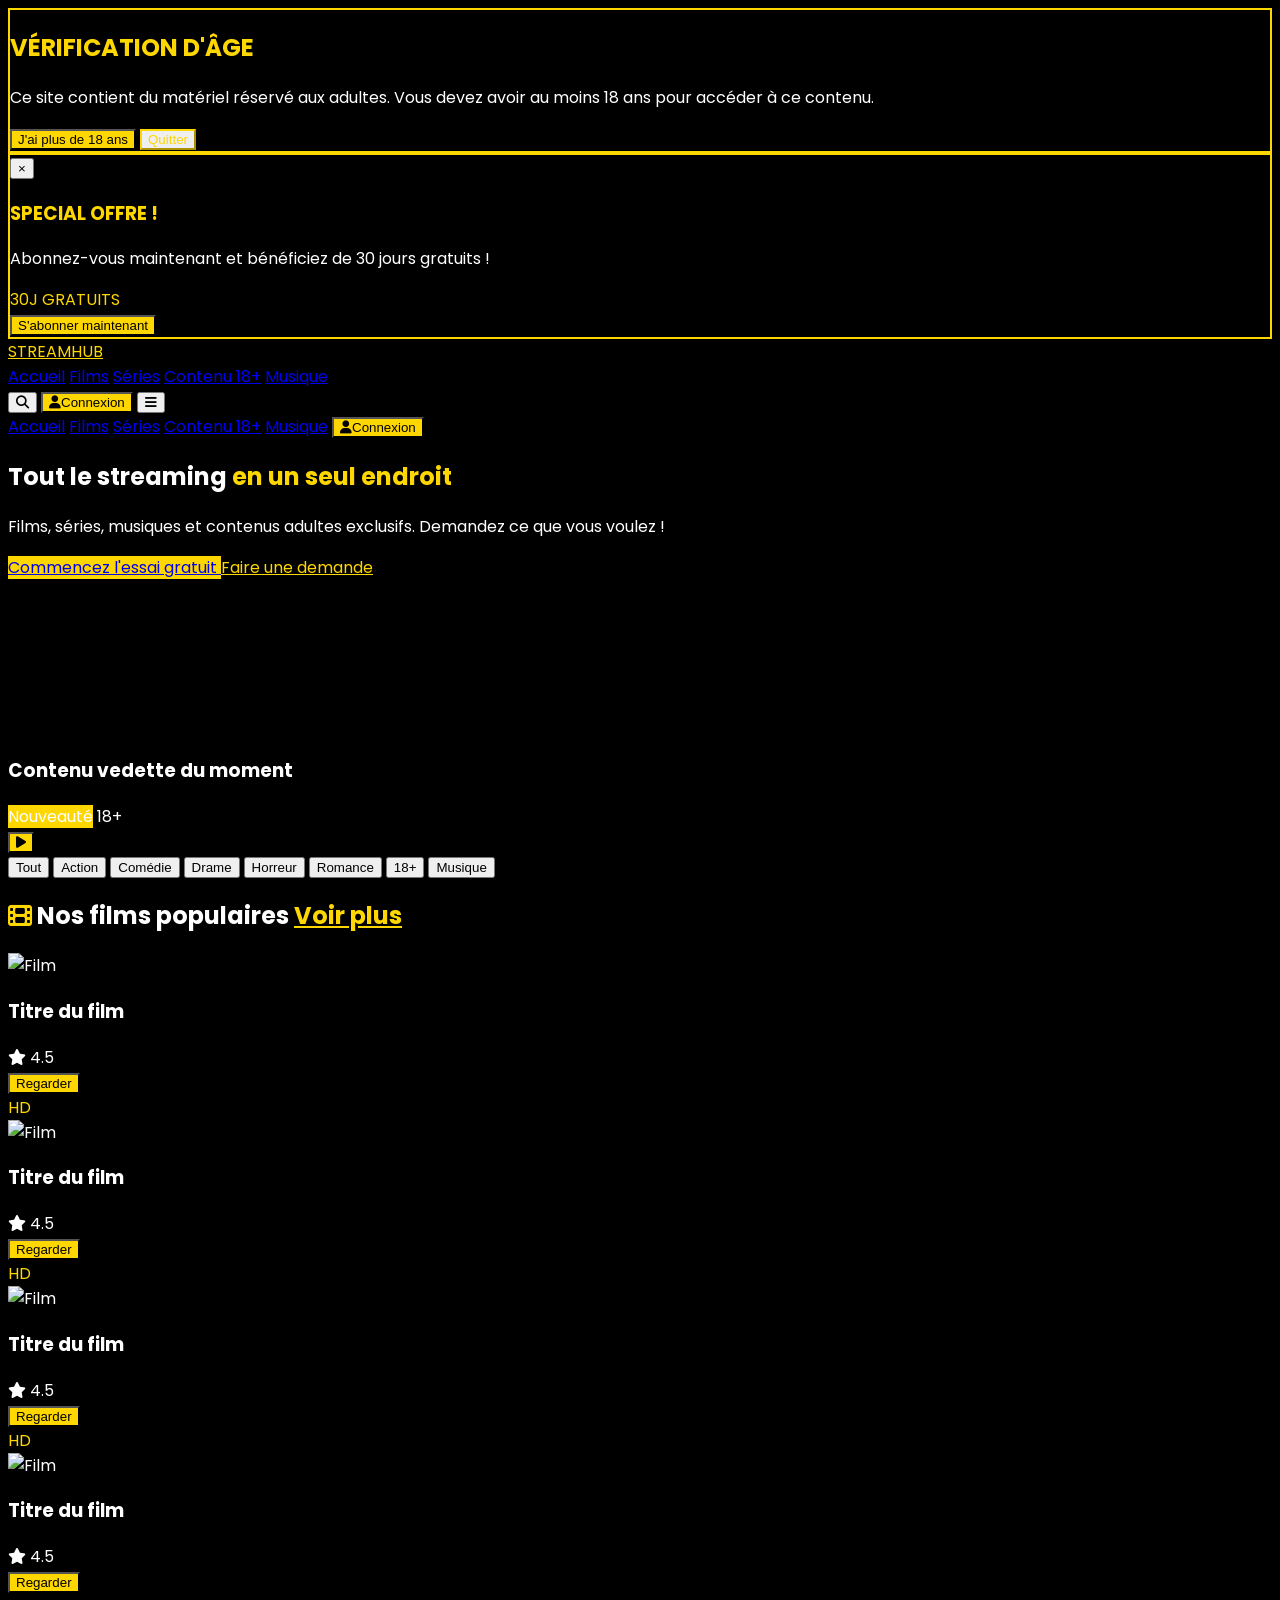
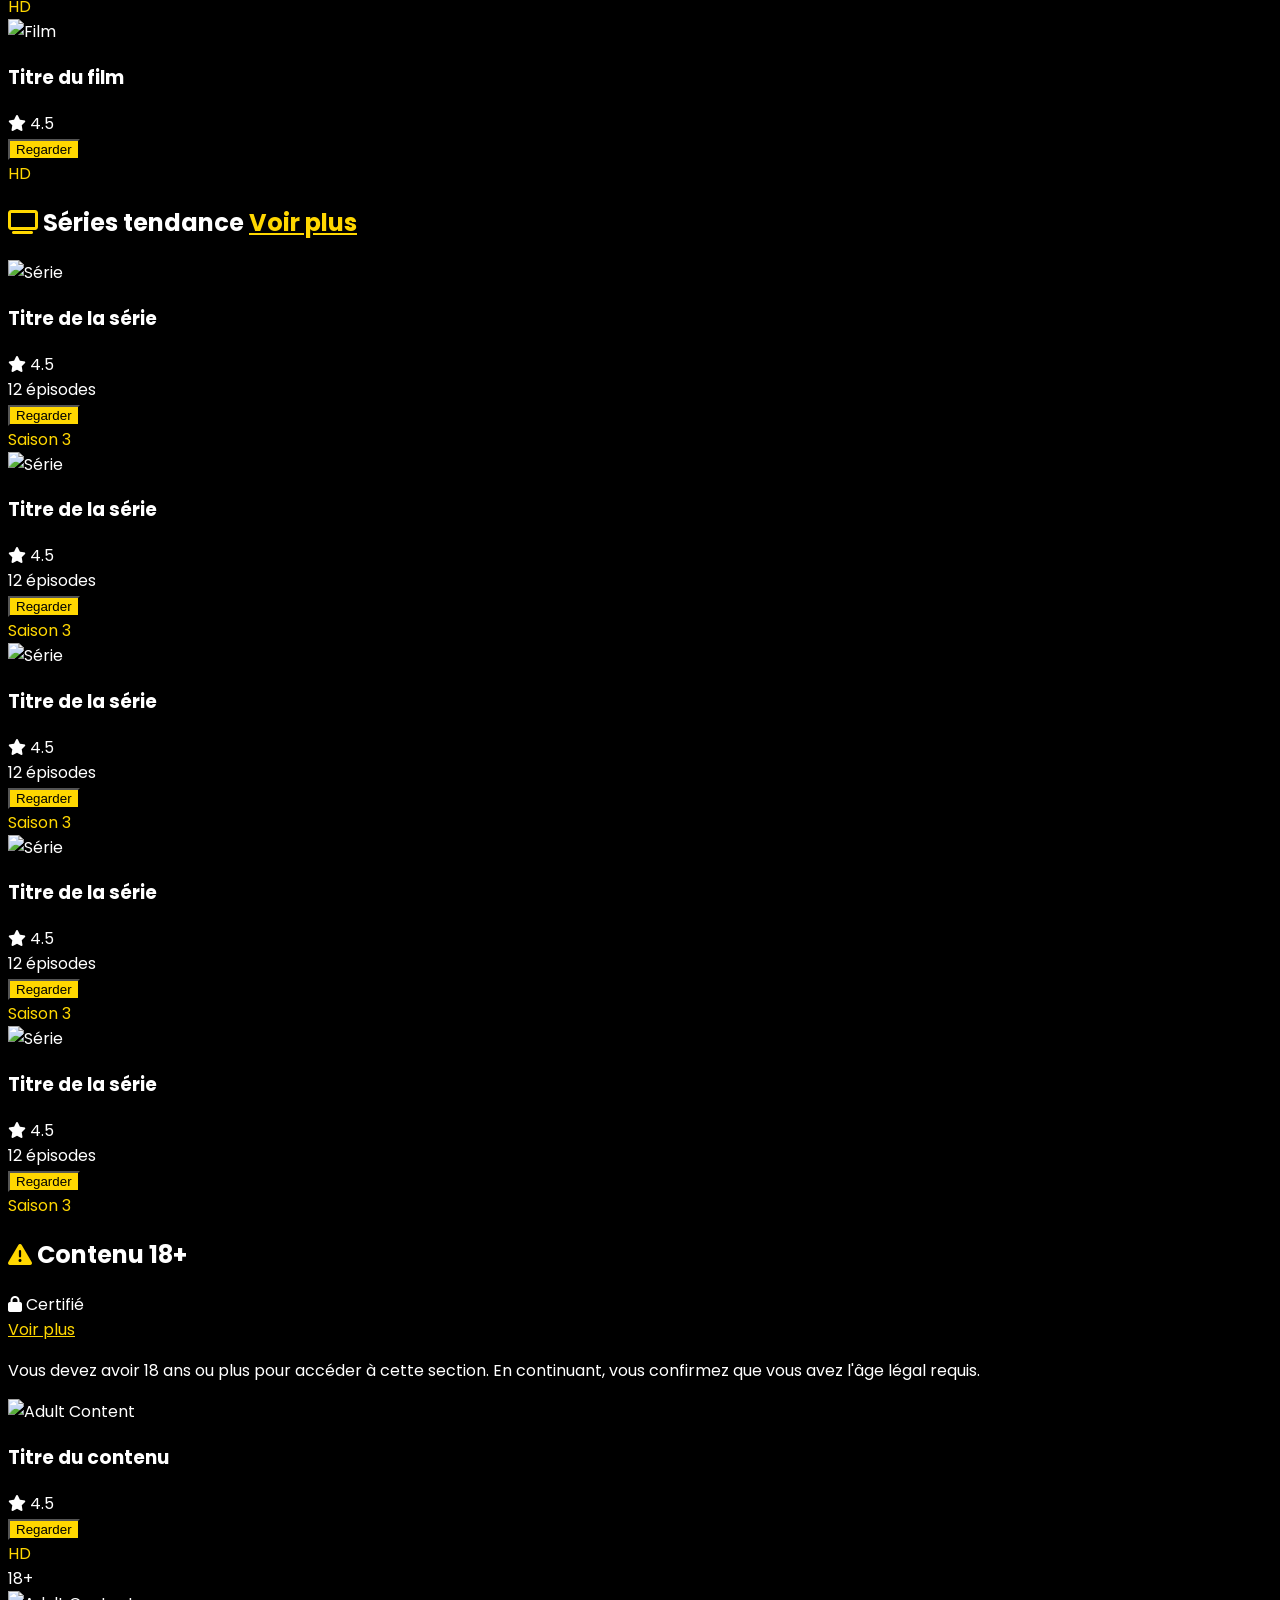
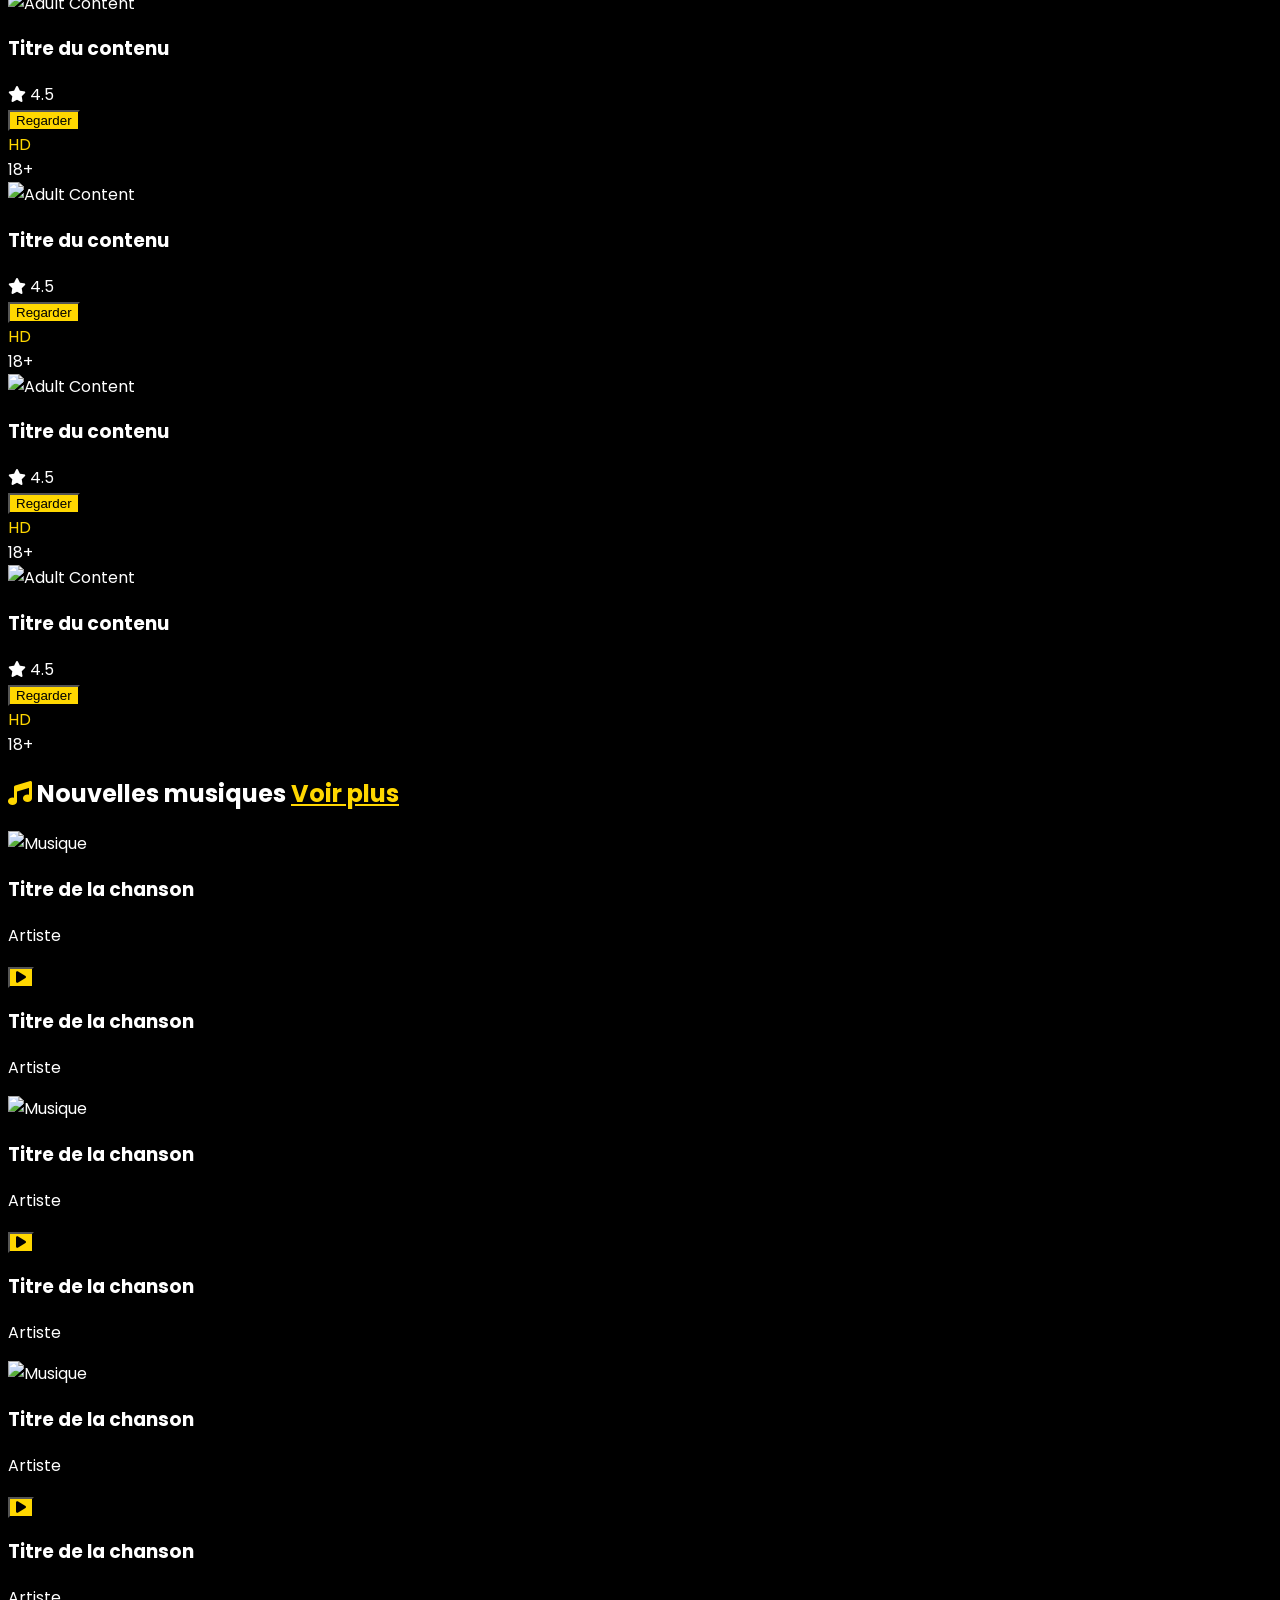
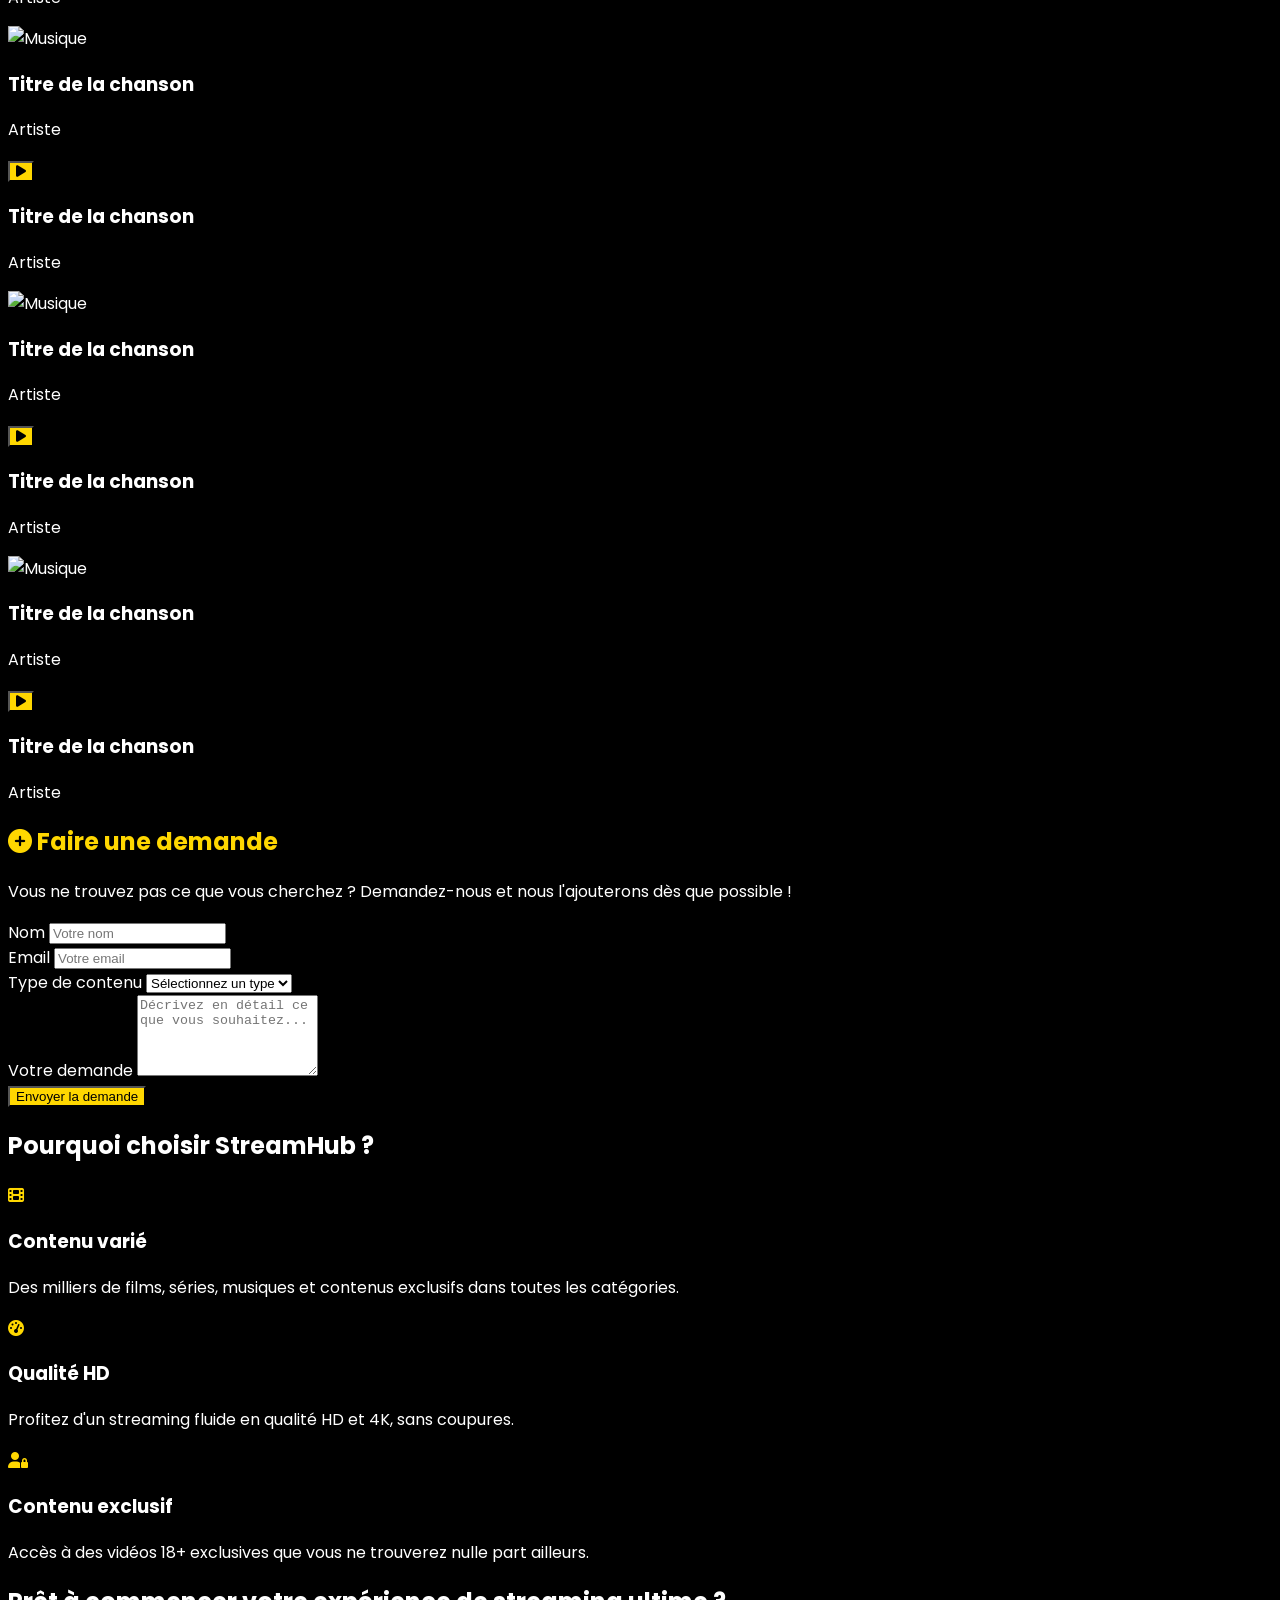
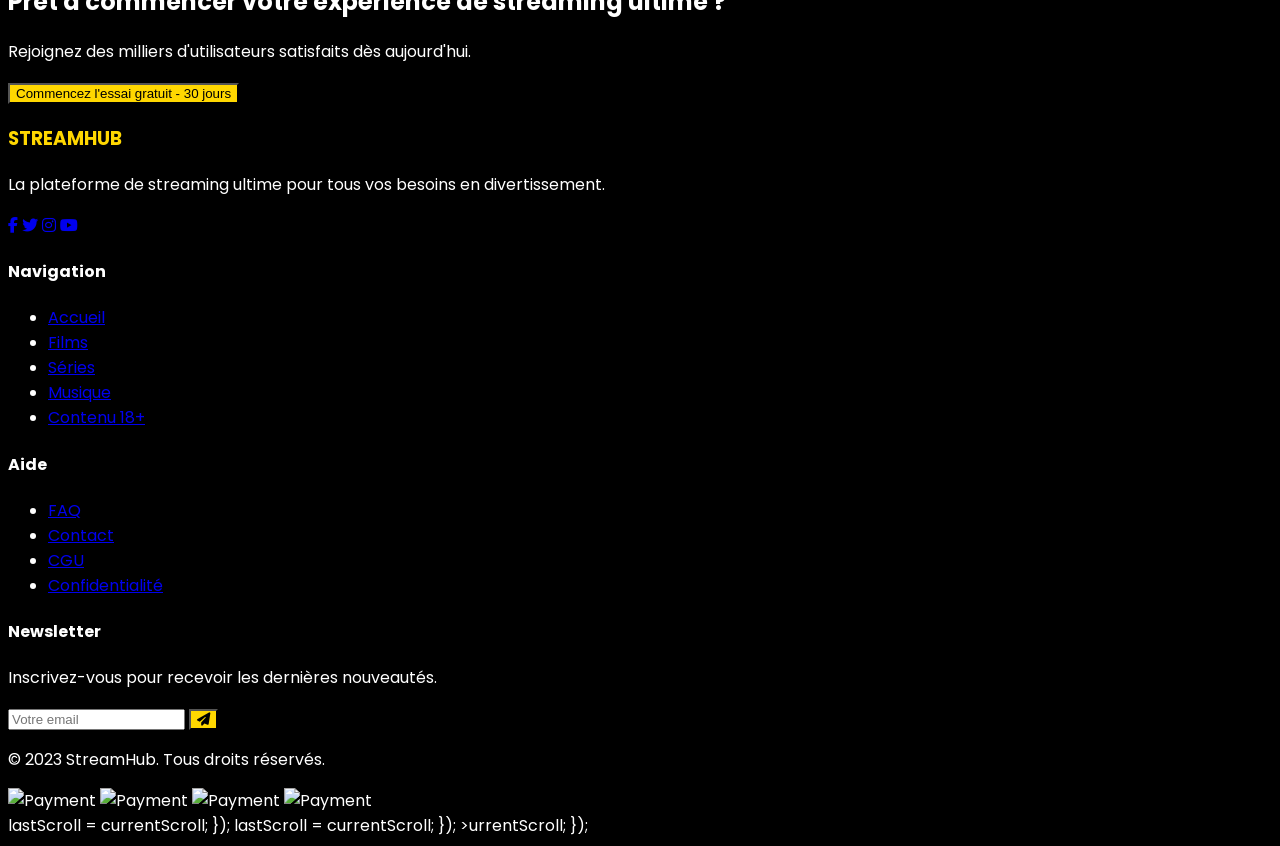
==== commit cfcc7565: "Add film, music, and series pages with responsive design and animations - Created films.html, musiqu" ====
--- a/index.html
+++ b/index.html
@@ -161,13 +161,13 @@
         <div class="container mx-auto px-4">
             <div class="flex justify-between items-center py-4">
                 <div class="flex items-center">
-                    <a href="#" class="text-2xl font-bold text-primary mr-4">STREAM<span class="text-white">HUB</span></a>
+                    <a href="index.html" class="text-2xl font-bold text-primary mr-4">STREAM<span class="text-white">HUB</span></a>
                     <div class="hidden md:flex space-x-6">
-                        <a href="#" class="text-white hover:text-primary transition">Accueil</a>
-                        <a href="#films" class="text-white hover:text-primary transition">Films</a>
-                        <a href="#series" class="text-white hover:text-primary transition">Séries</a>
-                        <a href="#adult" class="text-white hover:text-primary transition">Contenu 18+</a>
-                        <a href="#musique" class="text-white hover:text-primary transition">Musique</a>
+                        <a href="index.html" class="text-white hover:text-primary transition">Accueil</a>
+                        <a href="films.html" class="text-white hover:text-primary transition">Films</a>
+                        <a href="series.html" class="text-white hover:text-primary transition">Séries</a>
+                        <a href="adultes.html" class="text-white hover:text-primary transition">Contenu 18+</a>
+                        <a href="musique.html" class="text-white hover:text-primary transition">Musique</a>
                     </div>
                 </div>
                 <div class="flex items-center space-x-4">
@@ -186,11 +186,11 @@
         <!-- Mobile Menu -->
         <div id="mobileMenu" class="hidden md:hidden bg-black border-t border-gray-800">
             <div class="container mx-auto px-4 py-2">
-                <a href="#" class="block py-2 text-white hover:text-primary">Accueil</a>
-                <a href="#films" class="block py-2 text-white hover:text-primary">Films</a>
-                <a href="#series" class="block py-2 text-white hover:text-primary">Séries</a>
-                <a href="#adult" class="block py-2 text-white hover:text-primary">Contenu 18+</a>
-                <a href="#musique" class="block py-2 text-white hover:text-primary">Musique</a>
+                <a href="index.html" class="block py-2 text-white hover:text-primary">Accueil</a>
+                <a href="films.html" class="block py-2 text-white hover:text-primary">Films</a>
+                <a href="series.html" class="block py-2 text-white hover:text-primary">Séries</a>
+                <a href="adultes.html" class="block py-2 text-white hover:text-primary">Contenu 18+</a>
+                <a href="musique.html" class="block py-2 text-white hover:text-primary">Musique</a>
                 <button class="w-full mt-2 bg-primary text-black px-4 py-2 rounded font-bold hover:bg-yellow-500">
                     <i class="fas fa-user mr-2"></i>Connexion
                 </button>
@@ -205,12 +205,12 @@
                 <h1 class="hero-title text-4xl md:text-5xl font-bold mb-4">Tout le streaming <span class="text-primary">en un seul endroit</span></h1>
                 <p class="hero-subtitle text-xl md:text-2xl mb-8 max-w-3xl">Films, séries, musiques et contenus adultes exclusifs. Demandez ce que vous voulez !</p>
                 <div class="flex flex-col sm:flex-row gap-4 mb-12">
-                    <button class="bg-primary text-black px-8 py-3 rounded-full font-bold text-lg hover:bg-yellow-500 transition btn-pulse">
+                    <a href="#demande" class="bg-primary text-black px-8 py-3 rounded-full font-bold text-lg hover:bg-yellow-500 transition btn-pulse">
                         Commencez l'essai gratuit
-                    </button>
-                    <button class="border border-primary text-primary px-8 py-3 rounded-full font-bold text-lg hover:bg-gray-800 transition">
+                    </a>
+                    <a href="#demande" class="border border-primary text-primary px-8 py-3 rounded-full font-bold text-lg hover:bg-gray-800 transition">
                         Faire une demande
-                    </button>
+                    </a>
                 </div>
                 <div class="relative w-full max-w-4xl h-64 md:h-96 rounded-xl overflow-hidden">
                     <div class="absolute inset-0 bg-gradient-to-r from-black via-transparent to-black z-10"></div>
@@ -362,7 +362,7 @@
                 <!-- Série Card 1 -->
                 <div class="card-animation">
                     <div class="relative group overflow-hidden rounded-lg aspect-video">
-                        <img src="https://source.unsplash.com/random/800x450/?series" alt="Série" class="w-full h-full object-cover group-hover:scale-110 transition duration-500">
+                        <img src="images/f.webp" alt="Série" class="w-full h-full object-cover group-hover:scale-110 transition duration-500">
                         <div class="absolute inset-0 bg-gradient-to-t from-black to-transparent opacity-0 group-hover:opacity-100 transition duration-300 flex flex-col justify-end p-4">
                             <h3 class="text-white font-bold text-lg">Titre de la série</h3>
                             <div class="flex justify-between items-center mt-1">
@@ -383,7 +383,7 @@
                 <!-- Série Card 2 -->
                 <div class="card-animation">
                     <div class="relative group overflow-hidden rounded-lg aspect-video">
-                        <img src="https://source.unsplash.com/random/800x450/?tv" alt="Série" class="w-full h-full object-cover group-hover:scale-110 transition duration-500">
+                        <img src="images/god.jpg" alt="Série" class="w-full h-full object-cover group-hover:scale-110 transition duration-500">
                         <div class="absolute inset-0 bg-gradient-to-t from-black to-transparent opacity-0 group-hover:opacity-100 transition duration-300 flex flex-col justify-end p-4">
                             <h3 class="text-white font-bold text-lg">Titre de la série</h3>
                             <div class="flex justify-between items-center mt-1">
@@ -404,7 +404,7 @@
                 <!-- Série Card 3 -->
                 <div class="card-animation">
                     <div class="relative group overflow-hidden rounded-lg aspect-video">
-                        <img src="https://source.unsplash.com/random/800x450/?show" alt="Série" class="w-full h-full object-cover group-hover:scale-110 transition duration-500">
+                        <img src="images/hi.webp" alt="Série" class="w-full h-full object-cover group-hover:scale-110 transition duration-500">
                         <div class="absolute inset-0 bg-gradient-to-t from-black to-transparent opacity-0 group-hover:opacity-100 transition duration-300 flex flex-col justify-end p-4">
                             <h3 class="text-white font-bold text-lg">Titre de la série</h3>
                             <div class="flex justify-between items-center mt-1">
@@ -425,7 +425,7 @@
                 <!-- Série Card 4 -->
                 <div class="card-animation">
                     <div class="relative group overflow-hidden rounded-lg aspect-video">
-                        <img src="https://source.unsplash.com/random/800x450/?drama" alt="Série" class="w-full h-full object-cover group-hover:scale-110 transition duration-500">
+                        <img src="images/image.png" alt="Série" class="w-full h-full object-cover group-hover:scale-110 transition duration-500">
                         <div class="absolute inset-0 bg-gradient-to-t from-black to-transparent opacity-0 group-hover:opacity-100 transition duration-300 flex flex-col justify-end p-4">
                             <h3 class="text-white font-bold text-lg">Titre de la série</h3>
                             <div class="flex justify-between items-center mt-1">
@@ -446,7 +446,7 @@
                 <!-- Série Card 5 -->
                 <div class="card-animation">
                     <div class="relative group overflow-hidden rounded-lg aspect-video">
-                        <img src="https://source.unsplash.com/random/800x450/?comedy" alt="Série" class="w-full h-full object-cover group-hover:scale-110 transition duration-500">
+                        <img src="images/la.jpg" alt="Série" class="w-full h-full object-cover group-hover:scale-110 transition duration-500">
                         <div class="absolute inset-0 bg-gradient-to-t from-black to-transparent opacity-0 group-hover:opacity-100 transition duration-300 flex flex-col justify-end p-4">
                             <h3 class="text-white font-bold text-lg">Titre de la série</h3>
                             <div class="flex justify-between items-center mt-1">
@@ -488,7 +488,7 @@
                 <!-- Adult Card 1 -->
                 <div class="card-animation">
                     <div class="relative group overflow-hidden rounded-lg aspect-video">
-                        <img src="https://via.placeholder.com/800x450/333333/FFFFFF/?text=18+Content" alt="Adult Content" class="w-full h-full object-cover group-hover:scale-110 transition duration-500">
+                        <img src="images/lo.png" alt="Adult Content" class="w-full h-full object-cover group-hover:scale-110 transition duration-500">
                         <div class="absolute inset-0 bg-gradient-to-t from-black to-transparent opacity-0 group-hover:opacity-100 transition duration-300 flex flex-col justify-end p-4">
                             <h3 class="text-white font-bold text-lg">Titre du contenu</h3>
                             <div class="flex items-center text-yellow-400 mt-1">
@@ -509,7 +509,7 @@
                 <!-- Adult Card 2 -->
                 <div class="card-animation">
                     <div class="relative group overflow-hidden rounded-lg aspect-video">
-                        <img src="https://via.placeholder.com/800x450/333333/FFFFFF/?text=18+Content" alt="Adult Content" class="w-full h-full object-cover group-hover:scale-110 transition duration-500">
+                        <img src="images/mu.jpg" alt="Adult Content" class="w-full h-full object-cover group-hover:scale-110 transition duration-500">
                         <div class="absolute inset-0 bg-gradient-to-t from-black to-transparent opacity-0 group-hover:opacity-100 transition duration-300 flex flex-col justify-end p-4">
                             <h3 class="text-white font-bold text-lg">Titre du contenu</h3>
                             <div class="flex items-center text-yellow-400 mt-1">
@@ -530,7 +530,7 @@
                 <!-- Adult Card 3 -->
                 <div class="card-animation">
                     <div class="relative group overflow-hidden rounded-lg aspect-video">
-                        <img src="https://via.placeholder.com/800x450/333333/FFFFFF/?text=18+Content" alt="Adult Content" class="w-full h-full object-cover group-hover:scale-110 transition duration-500">
+                        <img src="images/si.webp" alt="Adult Content" class="w-full h-full object-cover group-hover:scale-110 transition duration-500">
                         <div class="absolute inset-0 bg-gradient-to-t from-black to-transparent opacity-0 group-hover:opacity-100 transition duration-300 flex flex-col justify-end p-4">
                             <h3 class="text-white font-bold text-lg">Titre du contenu</h3>
                             <div class="flex items-center text-yellow-400 mt-1">
@@ -551,7 +551,7 @@
                 <!-- Adult Card 4 -->
                 <div class="card-animation">
                     <div class="relative group overflow-hidden rounded-lg aspect-video">
-                        <img src="https://via.placeholder.com/800x450/333333/FFFFFF/?text=18+Content" alt="Adult Content" class="w-full h-full object-cover group-hover:scale-110 transition duration-500">
+                        <img src="images/the_fabelmans.webp" alt="Adult Content" class="w-full h-full object-cover group-hover:scale-110 transition duration-500">
                         <div class="absolute inset-0 bg-gradient-to-t from-black to-transparent opacity-0 group-hover:opacity-100 transition duration-300 flex flex-col justify-end p-4">
                             <h3 class="text-white font-bold text-lg">Titre du contenu</h3>
                             <div class="flex items-center text-yellow-400 mt-1">
@@ -572,7 +572,7 @@
                 <!-- Adult Card 5 -->
                 <div class="card-animation">
                     <div class="relative group overflow-hidden rounded-lg aspect-video">
-                        <img src="https://via.placeholder.com/800x450/333333/FFFFFF/?text=18+Content" alt="Adult Content" class="w-full h-full object-cover group-hover:scale-110 transition duration-500">
+                        <img src="images/tyy.webp" alt="Adult Content" class="w-full h-full object-cover group-hover:scale-110 transition duration-500">
                         <div class="absolute inset-0 bg-gradient-to-t from-black to-transparent opacity-0 group-hover:opacity-100 transition duration-300 flex flex-col justify-end p-4">
                             <h3 class="text-white font-bold text-lg">Titre du contenu</h3>
                             <div class="flex items-center text-yellow-400 mt-1">
@@ -599,13 +599,13 @@
             <h2 class="text-2xl md:text-3xl font-bold mb-8 pb-4 border-b border-gray-800 flex items-center">
                 <i class="fas fa-music text-primary mr-3"></i>
                 <span>Nouvelles musiques</span>
-                <a href="#" class="ml-auto text-sm text-primary hover:underline">Voir plus</a>
+                <a href="musique.html" class="ml-auto text-sm text-primary hover:underline">Voir plus</a>
             </h2>
             <div class="grid grid-cols-2 sm:grid-cols-3 md:grid-cols-4 lg:grid-cols-6 gap-6">
                 <!-- Musique Card 1 -->
                 <div class="card-animation">
                     <div class="relative group overflow-hidden rounded-lg aspect-square">
-                        <img src="https://source.unsplash.com/random/300x300/?album" alt="Musique" class="w-full h-full object-cover group-hover:scale-110 transition duration-500">
+                        <img src="images/us.webp" alt="Musique" class="w-full h-full object-cover group-hover:scale-110 transition duration-500">
                         <div class="absolute inset-0 bg-gradient-to-t from-black via-transparent to-transparent opacity-0 group-hover:opacity-100 transition duration-300 flex flex-col justify-end p-4">
                             <h3 class="text-white font-bold">Titre de la chanson</h3>
                             <p class="text-gray-300 text-sm">Artiste</p>
@@ -623,7 +623,7 @@
                 <!-- Musique Card 2 -->
                 <div class="card-animation">
                     <div class="relative group overflow-hidden rounded-lg aspect-square">
-                        <img src="https://source.unsplash.com/random/300x300/?artist" alt="Musique" class="w-full h-full object-cover group-hover:scale-110 transition duration-500">
+                        <img src="images/vo.jpg" alt="Musique" class="w-full h-full object-cover group-hover:scale-110 transition duration-500">
                         <div class="absolute inset-0 bg-gradient-to-t from-black via-transparent to-transparent opacity-0 group-hover:opacity-100 transition duration-300 flex flex-col justify-end p-4">
                             <h3 class="text-white font-bold">Titre de la chanson</h3>
                             <p class="text-gray-300 text-sm">Artiste</p>
@@ -641,7 +641,7 @@
                 <!-- Musique Card 3 -->
                 <div class="card-animation">
                     <div class="relative group overflow-hidden rounded-lg aspect-square">
-                        <img src="https://source.unsplash.com/random/300x300/?music" alt="Musique" class="w-full h-full object-cover group-hover:scale-110 transition duration-500">
+                        <img src="images/wak.jpeg" alt="Musique" class="w-full h-full object-cover group-hover:scale-110 transition duration-500">
                         <div class="absolute inset-0 bg-gradient-to-t from-black via-transparent to-transparent opacity-0 group-hover:opacity-100 transition duration-300 flex flex-col justify-end p-4">
                             <h3 class="text-white font-bold">Titre de la chanson</h3>
                             <p class="text-gray-300 text-sm">Artiste</p>
@@ -659,7 +659,7 @@
                 <!-- Musique Card 4 -->
                 <div class="card-animation">
                     <div class="relative group overflow-hidden rounded-lg aspect-square">
-                        <img src="https://source.unsplash.com/random/300x300/?song" alt="Musique" class="w-full h-full object-cover group-hover:scale-110 transition duration-500">
+                        <img src="images/YY.webp" alt="Musique" class="w-full h-full object-cover group-hover:scale-110 transition duration-500">
                         <div class="absolute inset-0 bg-gradient-to-t from-black via-transparent to-transparent opacity-0 group-hover:opacity-100 transition duration-300 flex flex-col justify-end p-4">
                             <h3 class="text-white font-bold">Titre de la chanson</h3>
                             <p class="text-gray-300 text-sm">Artiste</p>
@@ -677,7 +677,7 @@
                 <!-- Musique Card 5 -->
                 <div class="card-animation">
                     <div class="relative group overflow-hidden rounded-lg aspect-square">
-                        <img src="https://source.unsplash.com/random/300x300/?concert" alt="Musique" class="w-full h-full object-cover group-hover:scale-110 transition duration-500">
+                        <img src="images/374209566_685668646917965_3849090830904436747_n.jpg" alt="Musique" class="w-full h-full object-cover group-hover:scale-110 transition duration-500">
                         <div class="absolute inset-0 bg-gradient-to-t from-black via-transparent to-transparent opacity-0 group-hover:opacity-100 transition duration-300 flex flex-col justify-end p-4">
                             <h3 class="text-white font-bold">Titre de la chanson</h3>
                             <p class="text-gray-300 text-sm">Artiste</p>
@@ -695,7 +695,7 @@
                 <!-- Musique Card 6 -->
                 <div class="card-animation">
                     <div class="relative group overflow-hidden rounded-lg aspect-square">
-                        <img src="https://source.unsplash.com/random/300x300/?rapper" alt="Musique" class="w-full h-full object-cover group-hover:scale-110 transition duration-500">
+                        <img src="images/babylon.webp" alt="Musique" class="w-full h-full object-cover group-hover:scale-110 transition duration-500">
                         <div class="absolute inset-0 bg-gradient-to-t from-black via-transparent to-transparent opacity-0 group-hover:opacity-100 transition duration-300 flex flex-col justify-end p-4">
                             <h3 class="text-white font-bold">Titre de la chanson</h3>
                             <p class="text-gray-300 text-sm">Artiste</p>
@@ -938,4 +938,16 @@
         });
     </script>
 </body>
+</html>        lastScroll = currentScroll;
+        });
+    </script>
+</body>
+</html>     lastScroll = currentScroll;
+        });
+    </script>
+</body>
+</html>>urrentScroll;
+        });
+    </script>
+</body>
 </html>
